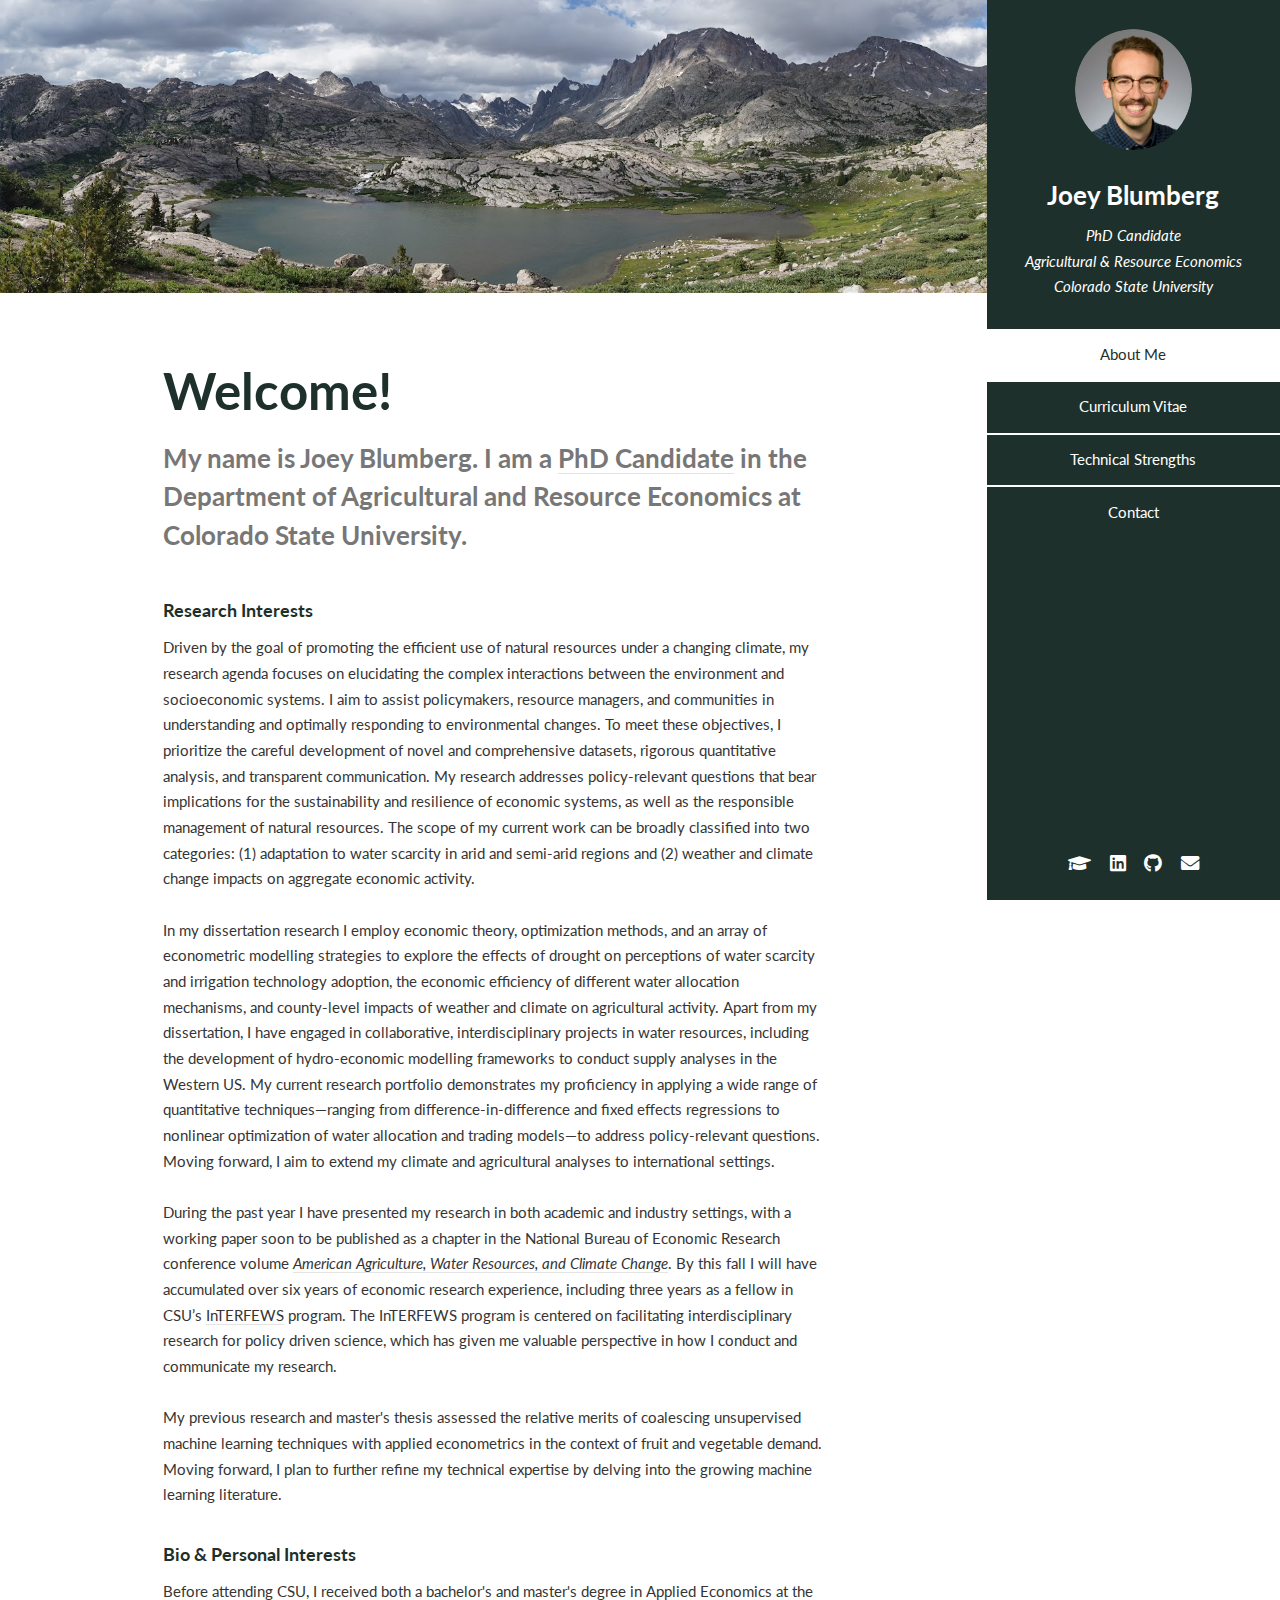
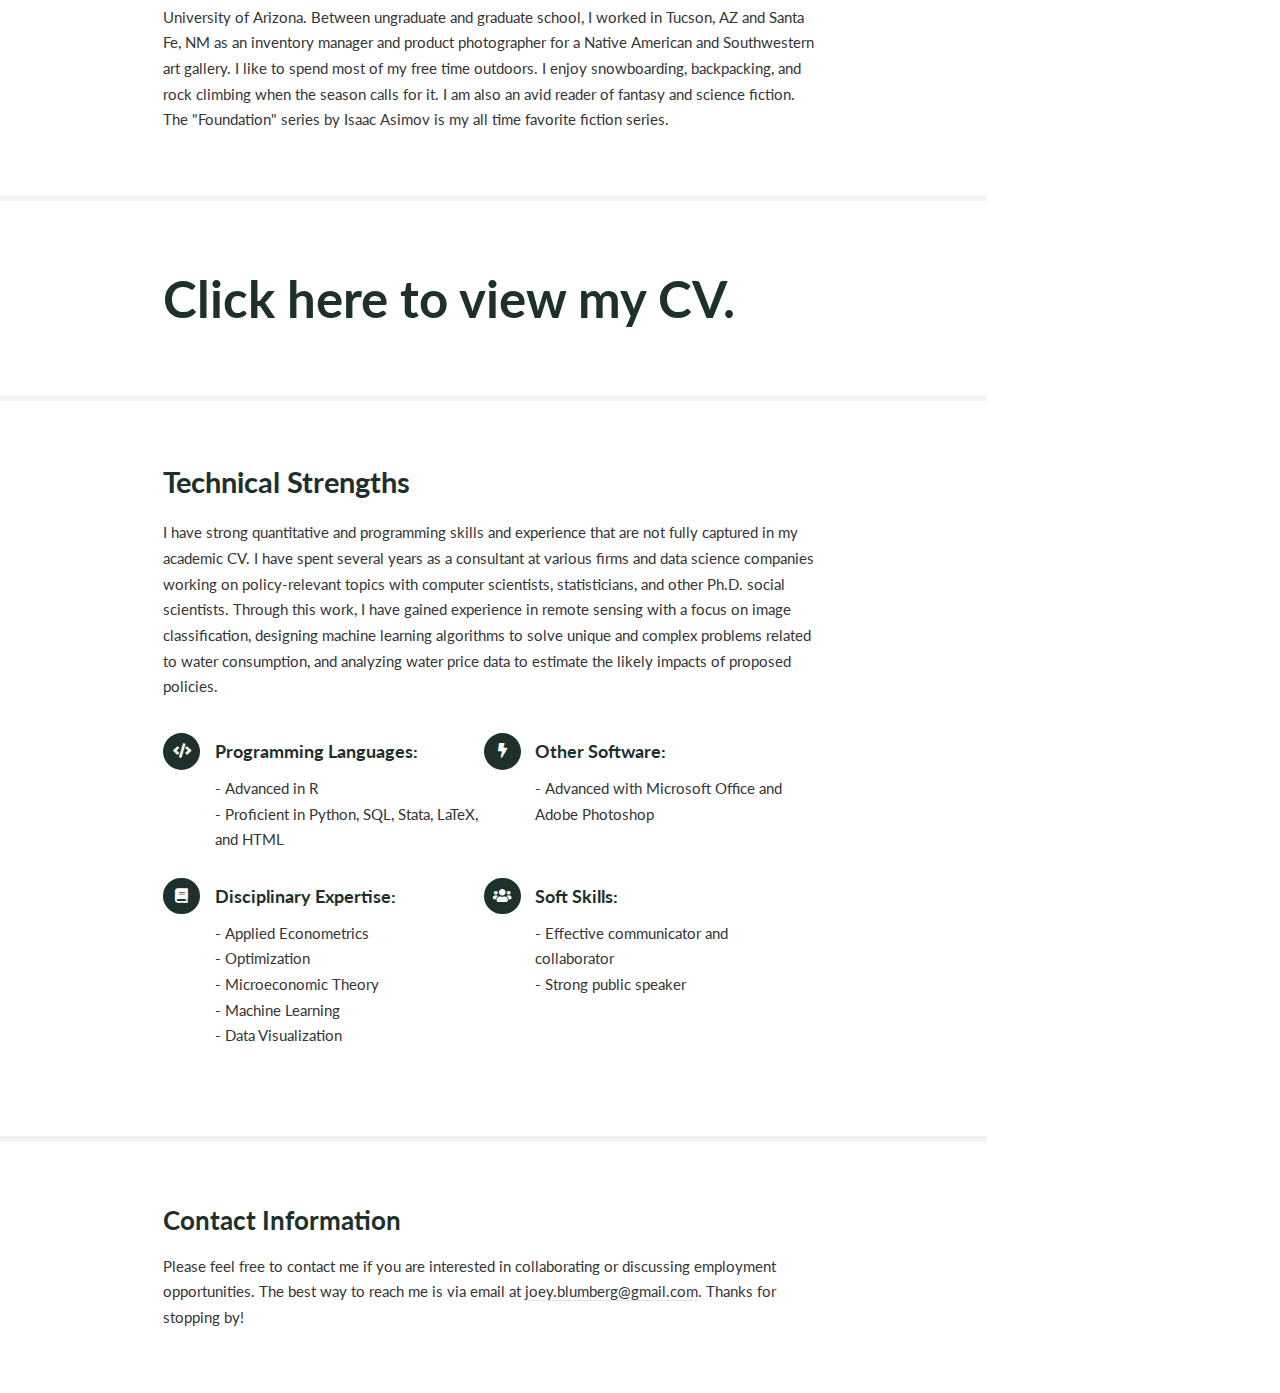
==== index.html @ d0e20ffc "Update index.html" ====
<!DOCTYPE HTML>

<html>
	<head>
		<title>Joey Blumberg</title>
		<meta charset="utf-8" />
		<meta name="viewport" content="width=device-width, initial-scale=1, user-scalable=no" />
		<link rel="stylesheet" href="assets/css/main.css" />
	</head>
	<body class="is-preload">

		<!-- Header -->
			<section id="header">
				<header>
					<span class="image avatar"><img src="images/avatar.jpg" alt="" /></span>
					<h1 id="logo">Joey Blumberg</a></h1>
					<p>PhD Candidate<br />  
					Agricultural & Resource Economics<br />
					Colorado State University</p>
				</header>
				<nav id="nav">
					<ul>
						<li><a href="#one" class="active">About Me</a></li>
						<li><a href="#two">Curriculum Vitae</a></li>
						<li><a href="#three">Technical Strengths</a></li>
						<li><a href="#four">Contact</a></li>
					</ul>
				</nav>
				<footer>
					<ul class="icons">
						<li><a href="https://scholar.google.com/citations?user=2ox2QKkAAAAJ&hl=en&oi=ao" class="icon solid fa-graduation-cap"><span class="label"></span></a></li>
						<li><a href="https://www.linkedin.com/in/joseph-blumberg-9a9722105/" class="icon brands fa-linkedin"><span class="label"></span></a></li>
						<li><a href="https://github.com/joeyblumberg/" class="icon brands fa-github"><span class="label"></span></a></li>
						<li><a href="mailto:joey.blumberg@gmail.com" class="icon solid fa-envelope"><span class="label"></span></a></li>
					</ul>
				</footer>
			</section>

		<!-- Wrapper -->
			<div id="wrapper">

				<!-- Main -->
					<div id="main">

						<!-- One -->
							<section id="one">
								<div class="image main" data-position="center">
									<img src="images/banner4.JPG" alt="" />
								</div>
								<div class="container">
									<header class="major">
										<h2>Welcome!</h2>
										<p>My name is Joey Blumberg. I am a <a href="https://agsci.colostate.edu/old-dare/people/graduate-students/">PhD Candidate</a> in the Department of 
											Agricultural and Resource Economics at Colorado State University.</p>
									</header>
									<h4>Research Interests</h4>
									<p>Driven by the goal of promoting the efficient use of natural resources under a changing climate, my research agenda focuses on elucidating 
										the complex interactions between the environment and socioeconomic systems. I aim to assist policymakers, resource managers, and communities 
										in understanding and optimally responding to environmental changes. To meet these objectives, I prioritize the careful development of novel 
										and comprehensive datasets, rigorous quantitative analysis, and transparent communication. My research addresses policy-relevant questions that
										bear implications for the sustainability and resilience of economic systems, as well as the responsible management of natural resources. The 
										scope of my current work can be broadly classified into two categories: (1) adaptation to water scarcity in arid and semi-arid regions and 
										(2) weather and climate change impacts on aggregate economic activity. <br />
										<br />
										In my dissertation research I employ economic theory, optimization methods, and an array of econometric modelling strategies to explore the effects 
										of drought on perceptions of water scarcity and irrigation technology adoption, the economic efficiency of different water allocation mechanisms, 
										and county-level impacts of weather and climate on agricultural activity. Apart from my dissertation, I have engaged in collaborative, interdisciplinary
										projects in water resources, including the development of hydro-economic modelling frameworks to conduct supply analyses in the Western US. My current 
										research portfolio demonstrates my proficiency in applying a wide range of quantitative techniques—ranging from difference-in-difference and fixed 
										effects regressions to nonlinear optimization of water allocation and trading models—to address policy-relevant questions. Moving forward, I aim to 
										extend my climate and agricultural analyses to international settings. <br />
										<br />
										During the past year I have presented my research in both academic and industry settings, with
										a working paper soon to be published as a chapter in the National Bureau of Economic Research
										conference volume <i><a href="https://www.nber.org/books-and-chapters/american-agriculture-water-resources-and-climate-change">
										American Agriculture, Water Resources, and Climate Change</a></i>. By this
										fall I will have accumulated over six years of economic research experience, including three
										years as a fellow in CSU’s <a href="https://erams.com/interfews/">InTERFEWS</a> program. The InTERFEWS program is centered on
										facilitating interdisciplinary research for policy driven science, which has given me valuable
										perspective in how I conduct and communicate my research.<br />
										<br />
										My previous research and master's thesis assessed the 
										relative merits of coalescing unsupervised machine learning techniques with applied econometrics in the context
										of fruit and vegetable demand. Moving forward, I plan to further refine my technical expertise by delving
										into the growing machine learning literature. </p>
									<h4>Bio & Personal Interests</h4>
									<p>Before attending CSU, I received both a bachelor's and master's degree in Applied Economics at the University
									    of Arizona. Between ungraduate and graduate school, I worked in Tucson, AZ and Santa Fe, NM as an inventory manager and product photographer
										for a Native American and Southwestern art gallery. I like to spend most of my free time outdoors. I enjoy snowboarding, backpacking, and rock climbing when the season calls for it. 
										I am also an avid reader of fantasy and science fiction. The "Foundation" series by Isaac Asimov is my all time favorite fiction series.
									</p>
								</div>
							</section>

						<!-- Two -->
						<section id="two">
							<div class="container">
								<header class="major">
									<h2><a href="https://drive.google.com/file/d/18y2zMzH8PtszCP6uXDen0oHgxl0k96tZ/view?usp=sharing">Click here to view my CV.</a></h2>
								</header>
							</div>
						</section>

						<!-- Three -->
							<section id="three">
								<div class="container">
									<h2>Technical Strengths</h2>
									<p>
										I have strong quantitative and programming skills and experience that are not fully captured in my academic CV. I have spent 
										several years as a consultant at various firms and data science companies working on policy-relevant topics with computer scientists,
										statisticians, and other Ph.D. social scientists. Through this work, I have gained experience in remote sensing with a focus on 
										image classification, designing machine learning algorithms to solve unique and complex problems related to water consumption, and 
										analyzing water price data to estimate the likely impacts of proposed policies. 
									</p>
									<ul class="feature-icons">
										<li class="icon solid fa-code">
											<h4>Programming Languages:</h4> 
											- Advanced in R <br /> 
											- Proficient in Python, SQL, Stata, LaTeX, and HTML 
										</li>
										<li class="icon solid fa-bolt">
											<h4>Other Software:</h4> 
											- Advanced with Microsoft Office and Adobe Photoshop
										</li>
										<li class="icon solid fa-book">
											<h4>Disciplinary Expertise:</h4> 
											- Applied Econometrics <br />
											- Optimization <br />
											- Microeconomic Theory <br />
											- Machine Learning <br />
											- Data Visualization
										</li>
										<li class="icon solid fa-users">
											<h4>Soft Skills:</h4> 
											- Effective communicator and collaborator<br />
											- Strong public speaker
										</li>
									</ul>
								</div>
							</section>

						<!-- Four -->
						<section id="four">
							<div class="container">
								<h3>Contact Information</h3>
								<p>Please feel free to contact me if you are interested in collaborating or discussing employment opportunities. 
									The best way to reach me is via email at <a href="mailto:joey.blumberg@gmail.com">joey.blumberg@gmail.com</a>. 
									Thanks for stopping by!</p>
							</div>
						</section>

						<!-- Five -->
						<!--
							<section id="five">
								<div class="container">
									<h3>Elements</h3>

									<section>
										<h4>Text</h4>
										<p>This is <b>bold</b> and this is <strong>strong</strong>. This is <i>italic</i> and this is <em>emphasized</em>.
										This is <sup>superscript</sup> text and this is <sub>subscript</sub> text.
										This is <u>underlined</u> and this is code: <code>for (;;) { ... }</code>. Finally, <a href="#">this is a link</a>.</p>
										<hr />
										<header>
											<h4>Heading with a Subtitle</h4>
											<p>Lorem ipsum dolor sit amet nullam id egestas urna aliquam</p>
										</header>
										<p>Nunc lacinia ante nunc ac lobortis. Interdum adipiscing gravida odio porttitor sem non mi integer non faucibus ornare mi ut ante amet placerat aliquet. Volutpat eu sed ante lacinia sapien lorem accumsan varius montes viverra nibh in adipiscing blandit tempus accumsan.</p>
										<header>
											<h5>Heading with a Subtitle</h5>
											<p>Lorem ipsum dolor sit amet nullam id egestas urna aliquam</p>
										</header>
										<p>Nunc lacinia ante nunc ac lobortis. Interdum adipiscing gravida odio porttitor sem non mi integer non faucibus ornare mi ut ante amet placerat aliquet. Volutpat eu sed ante lacinia sapien lorem accumsan varius montes viverra nibh in adipiscing blandit tempus accumsan.</p>
										<hr />
										<h2>Heading Level 2</h2>
										<h3>Heading Level 3</h3>
										<h4>Heading Level 4</h4>
										<h5>Heading Level 5</h5>
										<h6>Heading Level 6</h6>
										<hr />
										<h5>Blockquote</h5>
										<blockquote>Fringilla nisl. Donec accumsan interdum nisi, quis tincidunt felis sagittis eget tempus euismod. Vestibulum ante ipsum primis in faucibus vestibulum. Blandit adipiscing eu felis iaculis volutpat ac adipiscing accumsan faucibus. Vestibulum ante ipsum primis in faucibus lorem ipsum dolor sit amet nullam adipiscing eu felis.</blockquote>
										<h5>Preformatted</h5>
										<pre><code>i = 0;

while (!deck.isInOrder()) {
    print 'Iteration ' + i;
    deck.shuffle();
    i++;
}

print 'It took ' + i + ' iterations to sort the deeck.';</code></pre>
									</section>

									<section>
										<h4>Lists</h4>
										<div class="row">
											<div class="col-6 col-12-xsmall">
												<h5>Unordered</h5>
												<ul>
													<li>Dolor pulvinar etiam magna etiam.</li>
													<li>Sagittis adipiscing lorem eleifend.</li>
													<li>Felis enim feugiat dolore viverra.</li>
												</ul>
												<h5>Alternate</h5>
												<ul class="alt">
													<li>Dolor pulvinar etiam magna etiam.</li>
													<li>Sagittis adipiscing lorem eleifend.</li>
													<li>Felis enim feugiat dolore viverra.</li>
												</ul>
											</div>
											<div class="col-6 col-12-xsmall">
												<h5>Ordered</h5>
												<ol>
													<li>Dolor pulvinar etiam magna etiam.</li>
													<li>Etiam vel felis at lorem sed viverra.</li>
													<li>Felis enim feugiat dolore viverra.</li>
													<li>Dolor pulvinar etiam magna etiam.</li>
													<li>Etiam vel felis at lorem sed viverra.</li>
													<li>Felis enim feugiat dolore viverra.</li>
												</ol>
												<h5>Icons</h5>
												<ul class="icons">
													<li><a href="#" class="icon brands fa-twitter"><span class="label">Twitter</span></a></li>
													<li><a href="#" class="icon brands fa-facebook-f"><span class="label">Facebook</span></a></li>
													<li><a href="#" class="icon brands fa-instagram"><span class="label">Instagram</span></a></li>
													<li><a href="#" class="icon brands fa-github"><span class="label">Github</span></a></li>
													<li><a href="#" class="icon brands fa-dribbble"><span class="label">Dribbble</span></a></li>
													<li><a href="#" class="icon brands fa-tumblr"><span class="label">Tumblr</span></a></li>
												</ul>
											</div>
										</div>
										<h5>Actions</h5>
										<ul class="actions">
											<li><a href="#" class="button primary">Default</a></li>
											<li><a href="#" class="button">Default</a></li>
											<li><a href="#" class="button alt">Default</a></li>
										</ul>
										<ul class="actions small">
											<li><a href="#" class="button primary small">Small</a></li>
											<li><a href="#" class="button small">Small</a></li>
											<li><a href="#" class="button alt small">Small</a></li>
										</ul>
										<div class="row">
											<div class="col-3 col-6-medium col-12-xsmall">
												<ul class="actions stacked">
													<li><a href="#" class="button primary">Default</a></li>
													<li><a href="#" class="button">Default</a></li>
													<li><a href="#" class="button alt">Default</a></li>
												</ul>
											</div>
											<div class="col-3 col-6 col-12-xsmall">
												<ul class="actions stacked">
													<li><a href="#" class="button primary small">Small</a></li>
													<li><a href="#" class="button small">Small</a></li>
													<li><a href="#" class="button alt small">Small</a></li>
												</ul>
											</div>
											<div class="col-3 col-6-medium col-12-xsmall">
												<ul class="actions stacked">
													<li><a href="#" class="button primary fit">Default</a></li>
													<li><a href="#" class="button fit">Default</a></li>
													<li><a href="#" class="button alt fit">Default</a></li>
												</ul>
											</div>
											<div class="col-3 col-6-medium col-12-xsmall">
												<ul class="actions stacked">
													<li><a href="#" class="button primary small fit">Small</a></li>
													<li><a href="#" class="button small fit">Small</a></li>
													<li><a href="#" class="button alt small fit">Small</a></li>
												</ul>
											</div>
										</div>
									</section>

									<section>
										<h4>Table</h4>
										<h5>Default</h5>
										<div class="table-wrapper">
											<table>
												<thead>
													<tr>
														<th>Name</th>
														<th>Description</th>
														<th>Price</th>
													</tr>
												</thead>
												<tbody>
													<tr>
														<td>Item One</td>
														<td>Ante turpis integer aliquet porttitor.</td>
														<td>29.99</td>
													</tr>
													<tr>
														<td>Item Two</td>
														<td>Vis ac commodo adipiscing arcu aliquet.</td>
														<td>19.99</td>
													</tr>
													<tr>
														<td>Item Three</td>
														<td> Morbi faucibus arcu accumsan lorem.</td>
														<td>29.99</td>
													</tr>
													<tr>
														<td>Item Four</td>
														<td>Vitae integer tempus condimentum.</td>
														<td>19.99</td>
													</tr>
													<tr>
														<td>Item Five</td>
														<td>Ante turpis integer aliquet porttitor.</td>
														<td>29.99</td>
													</tr>
												</tbody>
												<tfoot>
													<tr>
														<td colspan="2"></td>
														<td>100.00</td>
													</tr>
												</tfoot>
											</table>
										</div>

										<h5>Alternate</h5>
										<div class="table-wrapper">
											<table class="alt">
												<thead>
													<tr>
														<th>Name</th>
														<th>Description</th>
														<th>Price</th>
													</tr>
												</thead>
												<tbody>
													<tr>
														<td>Item One</td>
														<td>Ante turpis integer aliquet porttitor.</td>
														<td>29.99</td>
													</tr>
													<tr>
														<td>Item Two</td>
														<td>Vis ac commodo adipiscing arcu aliquet.</td>
														<td>19.99</td>
													</tr>
													<tr>
														<td>Item Three</td>
														<td> Morbi faucibus arcu accumsan lorem.</td>
														<td>29.99</td>
													</tr>
													<tr>
														<td>Item Four</td>
														<td>Vitae integer tempus condimentum.</td>
														<td>19.99</td>
													</tr>
													<tr>
														<td>Item Five</td>
														<td>Ante turpis integer aliquet porttitor.</td>
														<td>29.99</td>
													</tr>
												</tbody>
												<tfoot>
													<tr>
														<td colspan="2"></td>
														<td>100.00</td>
													</tr>
												</tfoot>
											</table>
										</div>
									</section>

									<section>
										<h4>Buttons</h4>
										<ul class="actions">
											<li><a href="#" class="button primary">Primary</a></li>
											<li><a href="#" class="button">Default</a></li>
											<li><a href="#" class="button alt">Alternate</a></li>
										</ul>
										<ul class="actions">
											<li><a href="#" class="button primary large">Large</a></li>
											<li><a href="#" class="button">Default</a></li>
											<li><a href="#" class="button alt small">Small</a></li>
										</ul>
										<ul class="actions fit">
											<li><a href="#" class="button primary fit">Fit</a></li>
											<li><a href="#" class="button fit">Fit</a></li>
											<li><a href="#" class="button alt fit">Fit</a></li>
										</ul>
										<ul class="actions fit small">
											<li><a href="#" class="button primary fit small">Fit + Small</a></li>
											<li><a href="#" class="button fit small">Fit + Small</a></li>
											<li><a href="#" class="button alt fit small">Fit + Small</a></li>
										</ul>
										<ul class="actions">
											<li><a href="#" class="button primary icon solid fa-download">Icon</a></li>
											<li><a href="#" class="button icon solid fa-download">Icon</a></li>
											<li><a href="#" class="button alt icon solid fa-check">Icon</a></li>
										</ul>
										<ul class="actions">
											<li><span class="button primary disabled">Primary</span></li>
											<li><span class="button disabled">Default</span></li>
											<li><span class="button alt disabled">Alternate</span></li>
										</ul>
									</section>

									<section>
										<h4>Form</h4>
										<form method="post" action="#">
											<div class="row gtr-uniform">
												<div class="col-6 col-12-xsmall">
													<input type="text" name="demo-name" id="demo-name" value="" placeholder="Name" />
												</div>
												<div class="col-6 col-12-xsmall">
													<input type="email" name="demo-email" id="demo-email" value="" placeholder="Email" />
												</div>
												<div class="col-12">
													<select name="demo-category" id="demo-category">
														<option value="">- Category -</option>
														<option value="1">Manufacturing</option>
														<option value="1">Shipping</option>
														<option value="1">Administration</option>
														<option value="1">Human Resources</option>
													</select>
												</div>
												<div class="col-4 col-12-medium">
													<input type="radio" id="demo-priority-low" name="demo-priority" checked>
													<label for="demo-priority-low">Low Priority</label>
												</div>
												<div class="col-4 col-12-medium">
													<input type="radio" id="demo-priority-normal" name="demo-priority">
													<label for="demo-priority-normal">Normal Priority</label>
												</div>
												<div class="col-4 col-12-medium">
													<input type="radio" id="demo-priority-high" name="demo-priority">
													<label for="demo-priority-high">High Priority</label>
												</div>
												<div class="col-6 col-12-medium">
													<input type="checkbox" id="demo-copy" name="demo-copy">
													<label for="demo-copy">Email me a copy of this message</label>
												</div>
												<div class="col-6 col-12-medium">
													<input type="checkbox" id="demo-human" name="demo-human" checked>
													<label for="demo-human">I am a human and not a robot</label>
												</div>
												<div class="col-12">
													<textarea name="demo-message" id="demo-message" placeholder="Enter your message" rows="6"></textarea>
												</div>
												<div class="col-12">
													<ul class="actions">
														<li><input type="submit" value="Send Message" /></li>
														<li><input type="reset" value="Reset" class="alt" /></li>
													</ul>
												</div>
											</div>
										</form>
									</section>

									<section>
										<h4>Image</h4>
										<h5>Fit</h5>
										<span class="image fit"><img src="images/banner.jpg" alt="" /></span>
										<div class="box alt">
											<div class="row gtr-50 gtr-uniform">
												<div class="col-4"><span class="image fit"><img src="images/pic01.jpg" alt="" /></span></div>
												<div class="col-4"><span class="image fit"><img src="images/pic02.jpg" alt="" /></span></div>
												<div class="col-4"><span class="image fit"><img src="images/pic03.jpg" alt="" /></span></div>
												<div class="col-4"><span class="image fit"><img src="images/pic02.jpg" alt="" /></span></div>
												<div class="col-4"><span class="image fit"><img src="images/pic03.jpg" alt="" /></span></div>
												<div class="col-4"><span class="image fit"><img src="images/pic01.jpg" alt="" /></span></div>
												<div class="col-4"><span class="image fit"><img src="images/pic03.jpg" alt="" /></span></div>
												<div class="col-4"><span class="image fit"><img src="images/pic01.jpg" alt="" /></span></div>
												<div class="col-4"><span class="image fit"><img src="images/pic02.jpg" alt="" /></span></div>
											</div>
										</div>
										<h5>Left &amp; Right</h5>
										<p><span class="image left"><img src="images/avatar.jpg" alt="" /></span>Fringilla nisl. Donec accumsan interdum nisi, quis tincidunt felis sagittis eget. tempus euismod. Vestibulum ante ipsum primis in faucibus vestibulum. Blandit adipiscing eu felis iaculis volutpat ac adipiscing accumsan eu faucibus. Integer ac pellentesque praesent tincidunt felis sagittis eget. tempus euismod. Vestibulum ante ipsum primis in faucibus vestibulum. Blandit adipiscing eu felis iaculis volutpat ac adipiscing accumsan eu faucibus. Integer ac pellentesque praesent. Donec accumsan interdum nisi, quis tincidunt felis sagittis eget. tempus euismod. Vestibulum ante ipsum primis in faucibus vestibulum. Blandit adipiscing eu felis iaculis volutpat ac adipiscing accumsan eu faucibus. Integer ac pellentesque praesent tincidunt felis sagittis eget. tempus euismod. Vestibulum ante ipsum primis in faucibus vestibulum. Blandit adipiscing eu felis iaculis volutpat ac adipiscing accumsan eu faucibus. Integer ac pellentesque praesent.</p>
										<p><span class="image right"><img src="images/avatar.jpg" alt="" /></span>Fringilla nisl. Donec accumsan interdum nisi, quis tincidunt felis sagittis eget. tempus euismod. Vestibulum ante ipsum primis in faucibus vestibulum. Blandit adipiscing eu felis iaculis volutpat ac adipiscing accumsan eu faucibus. Integer ac pellentesque praesent tincidunt felis sagittis eget. tempus euismod. Vestibulum ante ipsum primis in faucibus vestibulum. Blandit adipiscing eu felis iaculis volutpat ac adipiscing accumsan eu faucibus. Integer ac pellentesque praesent. Donec accumsan interdum nisi, quis tincidunt felis sagittis eget. tempus euismod. Vestibulum ante ipsum primis in faucibus vestibulum. Blandit adipiscing eu felis iaculis volutpat ac adipiscing accumsan eu faucibus. Integer ac pellentesque praesent tincidunt felis sagittis eget. tempus euismod. Vestibulum ante ipsum primis in faucibus vestibulum. Blandit adipiscing eu felis iaculis volutpat ac adipiscing accumsan eu faucibus. Integer ac pellentesque praesent.</p>
									</section>

								</div>
							</section>
						-->

					</div>


		<!-- Scripts -->
			<script src="assets/js/jquery.min.js"></script>
			<script src="assets/js/jquery.scrollex.min.js"></script>
			<script src="assets/js/jquery.scrolly.min.js"></script>
			<script src="assets/js/browser.min.js"></script>
			<script src="assets/js/breakpoints.min.js"></script>
			<script src="assets/js/util.js"></script>
			<script src="assets/js/main.js"></script>

	</body>
</html>
---- assets/css/main.css ----
@import url("fontawesome-all.min.css");
@import url("https://fonts.googleapis.com/css?family=Lato:400,400italic,700,700italic|Source+Code+Pro:400");

/*
	Read Only by HTML5 UP
	html5up.net | @ajlkn
	Free for personal and commercial use under the CCA 3.0 license (html5up.net/license)
*/

html, body, div, span, applet, object,
iframe, h1, h2, h3, h4, h5, h6, p, blockquote,
pre, a, abbr, acronym, address, big, cite,
code, del, dfn, em, img, ins, kbd, q, s, samp,
small, strike, strong, sub, sup, tt, var, b,
u, i, center, dl, dt, dd, ol, ul, li, fieldset,
form, label, legend, table, caption, tbody,
tfoot, thead, tr, th, td, article, aside,
canvas, details, embed, figure, figcaption,
footer, header, hgroup, menu, nav, output, ruby,
section, summary, time, mark, audio, video {
	margin: 0;
	padding: 0;
	border: 0;
	font-size: 100%;
	font: inherit;
	vertical-align: baseline;}

article, aside, details, figcaption, figure,
footer, header, hgroup, menu, nav, section {
	display: block;}

body {
	line-height: 1;
}

ol, ul {
	list-style: none;
}

blockquote, q {
	quotes: none;
}

	blockquote:before, blockquote:after, q:before, q:after {
		content: '';
		content: none;
	}

table {
	border-collapse: collapse;
	border-spacing: 0;
}

body {
	-webkit-text-size-adjust: none;
}

mark {
	background-color: transparent;
	color: inherit;
}

input::-moz-focus-inner {
	border: 0;
	padding: 0;
}

input, select, textarea {
	-moz-appearance: none;
	-webkit-appearance: none;
	-ms-appearance: none;
	appearance: none;
}

/* Basic */

	html {
		box-sizing: border-box;
	}

	*, *:before, *:after {
		box-sizing: inherit;
	}

	body {
		background: #fff;
	}

		body.is-preload *, body.is-preload *:before, body.is-preload *:after {
			-moz-animation: none !important;
			-webkit-animation: none !important;
			-ms-animation: none !important;
			animation: none !important;
			-moz-transition: none !important;
			-webkit-transition: none !important;
			-ms-transition: none !important;
			transition: none !important;
		}

	body, input, select, textarea {
		color: rgb(53, 53, 53);
		font-family: "Lato", sans-serif;
		font-size: 16pt;
		font-weight: 400;
		line-height: 1.75em;
	}

	a {
		-moz-transition: color 0.2s ease-in-out, border-color 0.2s ease-in-out;
		-webkit-transition: color 0.2s ease-in-out, border-color 0.2s ease-in-out;
		-ms-transition: color 0.2s ease-in-out, border-color 0.2s ease-in-out;
		transition: color 0.2s ease-in-out, border-color 0.2s ease-in-out;
		border-bottom: solid 1px #e4e4e4;
		color: inherit;
		text-decoration: none;
	}

		a:hover {
			border-bottom-color: transparent;
			color: #1d302b !important;
		}

	strong, b {
		color: #1d302b;
		font-weight: 700;
	}

	em, i {
		font-style: italic;
	}

	p {
		margin: 0 0 2.25em 0;
	}

	h1, h2, h3, h4, h5, h6 {
		color: #1d302b;
		font-weight: 700;
		line-height: 1em;
		margin: 0 0 0.5625em 0;
	}

		h1 a, h2 a, h3 a, h4 a, h5 a, h6 a {
			border: 0;
			color: inherit;
			text-decoration: none;
		}

	h2 {
		font-size: 2em;
		line-height: 1.5em;
	}

	h3 {
		font-size: 1.75em;
		line-height: 1.5em;
	}

	h4 {
		font-size: 1.25em;
		line-height: 1.5em;
	}

	h5 {
		font-size: 0.9em;
		line-height: 1.5em;
	}

	h6 {
		font-size: 0.7em;
		line-height: 1.5em;
	}

	sub {
		font-size: 0.8em;
		position: relative;
		top: 0.5em;
	}

	sup {
		font-size: 0.8em;
		position: relative;
		top: -0.5em;
	}

	hr {
		border: 0;
		border-bottom: solid 2px #f4f4f4;
		margin: 2.25em 0;
	}

		hr.major {
			margin: 3.375em 0;
		}

	blockquote {
		border-left: solid 8px #e4e4e4;
		font-style: italic;
		margin: 0 0 2.25em 0;
		padding: 0.5em 0 0.5em 2em;
	}

	code {
		background: #555;
		border-radius: 5px;
		color: #fff;
		font-family: "Source Code Pro", monospace;
		font-size: 0.9em;
		margin: 0 0.25em;
		padding: 0.25em 0.65em;
	}

	pre {
		font-family: "Source Code Pro", monospace;
		font-size: 0.9em;
		margin: 0 0 2.25em 0;
	}

		pre code {
			-webkit-overflow-scrolling: touch;
			display: block;
			line-height: 1.5em;
			overflow-x: auto;
			padding: 1em 1.5em;
		}

	.align-left {
		text-align: left;
	}

	.align-center {
		text-align: center;
	}

	.align-right {
		text-align: right;
	}

/* Row */

	.row {
		display: flex;
		flex-wrap: wrap;
		box-sizing: border-box;
		align-items: stretch;
	}

		.row > * {
			box-sizing: border-box;
		}

		.row.gtr-uniform > * > :last-child {
			margin-bottom: 0;
		}

		.row.aln-left {
			justify-content: flex-start;
		}

		.row.aln-center {
			justify-content: center;
		}

		.row.aln-right {
			justify-content: flex-end;
		}

		.row.aln-top {
			align-items: flex-start;
		}

		.row.aln-middle {
			align-items: center;
		}

		.row.aln-bottom {
			align-items: flex-end;
		}

		.row > .imp {
			order: -1;
		}

		.row > .col-1 {
			width: 8.33333%;
		}

		.row > .off-1 {
			margin-left: 8.33333%;
		}

		.row > .col-2 {
			width: 16.66667%;
		}

		.row > .off-2 {
			margin-left: 16.66667%;
		}

		.row > .col-3 {
			width: 25%;
		}

		.row > .off-3 {
			margin-left: 25%;
		}

		.row > .col-4 {
			width: 33.33333%;
		}

		.row > .off-4 {
			margin-left: 33.33333%;
		}

		.row > .col-5 {
			width: 41.66667%;
		}

		.row > .off-5 {
			margin-left: 41.66667%;
		}

		.row > .col-6 {
			width: 50%;
		}

		.row > .off-6 {
			margin-left: 50%;
		}

		.row > .col-7 {
			width: 58.33333%;
		}

		.row > .off-7 {
			margin-left: 58.33333%;
		}

		.row > .col-8 {
			width: 66.66667%;
		}

		.row > .off-8 {
			margin-left: 66.66667%;
		}

		.row > .col-9 {
			width: 75%;
		}

		.row > .off-9 {
			margin-left: 75%;
		}

		.row > .col-10 {
			width: 83.33333%;
		}

		.row > .off-10 {
			margin-left: 83.33333%;
		}

		.row > .col-11 {
			width: 91.66667%;
		}

		.row > .off-11 {
			margin-left: 91.66667%;
		}

		.row > .col-12 {
			width: 100%;
		}

		.row > .off-12 {
			margin-left: 100%;
		}

		.row.gtr-0 {
			margin-top: 0;
			margin-left: 0em;
		}

			.row.gtr-0 > * {
				padding: 0 0 0 0em;
			}

			.row.gtr-0.gtr-uniform {
				margin-top: 0em;
			}

				.row.gtr-0.gtr-uniform > * {
					padding-top: 0em;
				}

		.row.gtr-25 {
			margin-top: 0;
			margin-left: -0.5em;
		}

			.row.gtr-25 > * {
				padding: 0 0 0 0.5em;
			}

			.row.gtr-25.gtr-uniform {
				margin-top: -0.5em;
			}

				.row.gtr-25.gtr-uniform > * {
					padding-top: 0.5em;
				}

		.row.gtr-50 {
			margin-top: 0;
			margin-left: -1em;
		}

			.row.gtr-50 > * {
				padding: 0 0 0 1em;
			}

			.row.gtr-50.gtr-uniform {
				margin-top: -1em;
			}

				.row.gtr-50.gtr-uniform > * {
					padding-top: 1em;
				}

		.row {
			margin-top: 0;
			margin-left: -2em;
		}

			.row > * {
				padding: 0 0 0 2em;
			}

			.row.gtr-uniform {
				margin-top: -2em;
			}

				.row.gtr-uniform > * {
					padding-top: 2em;
				}

		.row.gtr-150 {
			margin-top: 0;
			margin-left: -3em;
		}

			.row.gtr-150 > * {
				padding: 0 0 0 3em;
			}

			.row.gtr-150.gtr-uniform {
				margin-top: -3em;
			}

				.row.gtr-150.gtr-uniform > * {
					padding-top: 3em;
				}

		.row.gtr-200 {
			margin-top: 0;
			margin-left: -4em;
		}

			.row.gtr-200 > * {
				padding: 0 0 0 4em;
			}

			.row.gtr-200.gtr-uniform {
				margin-top: -4em;
			}

				.row.gtr-200.gtr-uniform > * {
					padding-top: 4em;
				}

		@media screen and (max-width: 1680px) {

			.row {
				display: flex;
				flex-wrap: wrap;
				box-sizing: border-box;
				align-items: stretch;
			}

				.row > * {
					box-sizing: border-box;
				}

				.row.gtr-uniform > * > :last-child {
					margin-bottom: 0;
				}

				.row.aln-left {
					justify-content: flex-start;
				}

				.row.aln-center {
					justify-content: center;
				}

				.row.aln-right {
					justify-content: flex-end;
				}

				.row.aln-top {
					align-items: flex-start;
				}

				.row.aln-middle {
					align-items: center;
				}

				.row.aln-bottom {
					align-items: flex-end;
				}

				.row > .imp-xlarge {
					order: -1;
				}

				.row > .col-1-xlarge {
					width: 8.33333%;
				}

				.row > .off-1-xlarge {
					margin-left: 8.33333%;
				}

				.row > .col-2-xlarge {
					width: 16.66667%;
				}

				.row > .off-2-xlarge {
					margin-left: 16.66667%;
				}

				.row > .col-3-xlarge {
					width: 25%;
				}

				.row > .off-3-xlarge {
					margin-left: 25%;
				}

				.row > .col-4-xlarge {
					width: 33.33333%;
				}

				.row > .off-4-xlarge {
					margin-left: 33.33333%;
				}

				.row > .col-5-xlarge {
					width: 41.66667%;
				}

				.row > .off-5-xlarge {
					margin-left: 41.66667%;
				}

				.row > .col-6-xlarge {
					width: 50%;
				}

				.row > .off-6-xlarge {
					margin-left: 50%;
				}

				.row > .col-7-xlarge {
					width: 58.33333%;
				}

				.row > .off-7-xlarge {
					margin-left: 58.33333%;
				}

				.row > .col-8-xlarge {
					width: 66.66667%;
				}

				.row > .off-8-xlarge {
					margin-left: 66.66667%;
				}

				.row > .col-9-xlarge {
					width: 75%;
				}

				.row > .off-9-xlarge {
					margin-left: 75%;
				}

				.row > .col-10-xlarge {
					width: 83.33333%;
				}

				.row > .off-10-xlarge {
					margin-left: 83.33333%;
				}

				.row > .col-11-xlarge {
					width: 91.66667%;
				}

				.row > .off-11-xlarge {
					margin-left: 91.66667%;
				}

				.row > .col-12-xlarge {
					width: 100%;
				}

				.row > .off-12-xlarge {
					margin-left: 100%;
				}

				.row.gtr-0 {
					margin-top: 0;
					margin-left: 0em;
				}

					.row.gtr-0 > * {
						padding: 0 0 0 0em;
					}

					.row.gtr-0.gtr-uniform {
						margin-top: 0em;
					}

						.row.gtr-0.gtr-uniform > * {
							padding-top: 0em;
						}

				.row.gtr-25 {
					margin-top: 0;
					margin-left: -0.5em;
				}

					.row.gtr-25 > * {
						padding: 0 0 0 0.5em;
					}

					.row.gtr-25.gtr-uniform {
						margin-top: -0.5em;
					}

						.row.gtr-25.gtr-uniform > * {
							padding-top: 0.5em;
						}

				.row.gtr-50 {
					margin-top: 0;
					margin-left: -1em;
				}

					.row.gtr-50 > * {
						padding: 0 0 0 1em;
					}

					.row.gtr-50.gtr-uniform {
						margin-top: -1em;
					}

						.row.gtr-50.gtr-uniform > * {
							padding-top: 1em;
						}

				.row {
					margin-top: 0;
					margin-left: -2em;
				}

					.row > * {
						padding: 0 0 0 2em;
					}

					.row.gtr-uniform {
						margin-top: -2em;
					}

						.row.gtr-uniform > * {
							padding-top: 2em;
						}

				.row.gtr-150 {
					margin-top: 0;
					margin-left: -3em;
				}

					.row.gtr-150 > * {
						padding: 0 0 0 3em;
					}

					.row.gtr-150.gtr-uniform {
						margin-top: -3em;
					}

						.row.gtr-150.gtr-uniform > * {
							padding-top: 3em;
						}

				.row.gtr-200 {
					margin-top: 0;
					margin-left: -4em;
				}

					.row.gtr-200 > * {
						padding: 0 0 0 4em;
					}

					.row.gtr-200.gtr-uniform {
						margin-top: -4em;
					}

						.row.gtr-200.gtr-uniform > * {
							padding-top: 4em;
						}

		}

		@media screen and (max-width: 1280px) {

			.row {
				display: flex;
				flex-wrap: wrap;
				box-sizing: border-box;
				align-items: stretch;
			}

				.row > * {
					box-sizing: border-box;
				}

				.row.gtr-uniform > * > :last-child {
					margin-bottom: 0;
				}

				.row.aln-left {
					justify-content: flex-start;
				}

				.row.aln-center {
					justify-content: center;
				}

				.row.aln-right {
					justify-content: flex-end;
				}

				.row.aln-top {
					align-items: flex-start;
				}

				.row.aln-middle {
					align-items: center;
				}

				.row.aln-bottom {
					align-items: flex-end;
				}

				.row > .imp-large {
					order: -1;
				}

				.row > .col-1-large {
					width: 8.33333%;
				}

				.row > .off-1-large {
					margin-left: 8.33333%;
				}

				.row > .col-2-large {
					width: 16.66667%;
				}

				.row > .off-2-large {
					margin-left: 16.66667%;
				}

				.row > .col-3-large {
					width: 25%;
				}

				.row > .off-3-large {
					margin-left: 25%;
				}

				.row > .col-4-large {
					width: 33.33333%;
				}

				.row > .off-4-large {
					margin-left: 33.33333%;
				}

				.row > .col-5-large {
					width: 41.66667%;
				}

				.row > .off-5-large {
					margin-left: 41.66667%;
				}

				.row > .col-6-large {
					width: 50%;
				}

				.row > .off-6-large {
					margin-left: 50%;
				}

				.row > .col-7-large {
					width: 58.33333%;
				}

				.row > .off-7-large {
					margin-left: 58.33333%;
				}

				.row > .col-8-large {
					width: 66.66667%;
				}

				.row > .off-8-large {
					margin-left: 66.66667%;
				}

				.row > .col-9-large {
					width: 75%;
				}

				.row > .off-9-large {
					margin-left: 75%;
				}

				.row > .col-10-large {
					width: 83.33333%;
				}

				.row > .off-10-large {
					margin-left: 83.33333%;
				}

				.row > .col-11-large {
					width: 91.66667%;
				}

				.row > .off-11-large {
					margin-left: 91.66667%;
				}

				.row > .col-12-large {
					width: 100%;
				}

				.row > .off-12-large {
					margin-left: 100%;
				}

				.row.gtr-0 {
					margin-top: 0;
					margin-left: 0em;
				}

					.row.gtr-0 > * {
						padding: 0 0 0 0em;
					}

					.row.gtr-0.gtr-uniform {
						margin-top: 0em;
					}

						.row.gtr-0.gtr-uniform > * {
							padding-top: 0em;
						}

				.row.gtr-25 {
					margin-top: 0;
					margin-left: -0.375em;
				}

					.row.gtr-25 > * {
						padding: 0 0 0 0.375em;
					}

					.row.gtr-25.gtr-uniform {
						margin-top: -0.375em;
					}

						.row.gtr-25.gtr-uniform > * {
							padding-top: 0.375em;
						}

				.row.gtr-50 {
					margin-top: 0;
					margin-left: -0.75em;
				}

					.row.gtr-50 > * {
						padding: 0 0 0 0.75em;
					}

					.row.gtr-50.gtr-uniform {
						margin-top: -0.75em;
					}

						.row.gtr-50.gtr-uniform > * {
							padding-top: 0.75em;
						}

				.row {
					margin-top: 0;
					margin-left: -1.5em;
				}

					.row > * {
						padding: 0 0 0 1.5em;
					}

					.row.gtr-uniform {
						margin-top: -1.5em;
					}

						.row.gtr-uniform > * {
							padding-top: 1.5em;
						}

				.row.gtr-150 {
					margin-top: 0;
					margin-left: -2.25em;
				}

					.row.gtr-150 > * {
						padding: 0 0 0 2.25em;
					}

					.row.gtr-150.gtr-uniform {
						margin-top: -2.25em;
					}

						.row.gtr-150.gtr-uniform > * {
							padding-top: 2.25em;
						}

				.row.gtr-200 {
					margin-top: 0;
					margin-left: -3em;
				}

					.row.gtr-200 > * {
						padding: 0 0 0 3em;
					}

					.row.gtr-200.gtr-uniform {
						margin-top: -3em;
					}

						.row.gtr-200.gtr-uniform > * {
							padding-top: 3em;
						}

		}

		@media screen and (max-width: 1024px) {

			.row {
				display: flex;
				flex-wrap: wrap;
				box-sizing: border-box;
				align-items: stretch;
			}

				.row > * {
					box-sizing: border-box;
				}

				.row.gtr-uniform > * > :last-child {
					margin-bottom: 0;
				}

				.row.aln-left {
					justify-content: flex-start;
				}

				.row.aln-center {
					justify-content: center;
				}

				.row.aln-right {
					justify-content: flex-end;
				}

				.row.aln-top {
					align-items: flex-start;
				}

				.row.aln-middle {
					align-items: center;
				}

				.row.aln-bottom {
					align-items: flex-end;
				}

				.row > .imp-medium {
					order: -1;
				}

				.row > .col-1-medium {
					width: 8.33333%;
				}

				.row > .off-1-medium {
					margin-left: 8.33333%;
				}

				.row > .col-2-medium {
					width: 16.66667%;
				}

				.row > .off-2-medium {
					margin-left: 16.66667%;
				}

				.row > .col-3-medium {
					width: 25%;
				}

				.row > .off-3-medium {
					margin-left: 25%;
				}

				.row > .col-4-medium {
					width: 33.33333%;
				}

				.row > .off-4-medium {
					margin-left: 33.33333%;
				}

				.row > .col-5-medium {
					width: 41.66667%;
				}

				.row > .off-5-medium {
					margin-left: 41.66667%;
				}

				.row > .col-6-medium {
					width: 50%;
				}

				.row > .off-6-medium {
					margin-left: 50%;
				}

				.row > .col-7-medium {
					width: 58.33333%;
				}

				.row > .off-7-medium {
					margin-left: 58.33333%;
				}

				.row > .col-8-medium {
					width: 66.66667%;
				}

				.row > .off-8-medium {
					margin-left: 66.66667%;
				}

				.row > .col-9-medium {
					width: 75%;
				}

				.row > .off-9-medium {
					margin-left: 75%;
				}

				.row > .col-10-medium {
					width: 83.33333%;
				}

				.row > .off-10-medium {
					margin-left: 83.33333%;
				}

				.row > .col-11-medium {
					width: 91.66667%;
				}

				.row > .off-11-medium {
					margin-left: 91.66667%;
				}

				.row > .col-12-medium {
					width: 100%;
				}

				.row > .off-12-medium {
					margin-left: 100%;
				}

				.row.gtr-0 {
					margin-top: 0;
					margin-left: 0em;
				}

					.row.gtr-0 > * {
						padding: 0 0 0 0em;
					}

					.row.gtr-0.gtr-uniform {
						margin-top: 0em;
					}

						.row.gtr-0.gtr-uniform > * {
							padding-top: 0em;
						}

				.row.gtr-25 {
					margin-top: 0;
					margin-left: -0.375em;
				}

					.row.gtr-25 > * {
						padding: 0 0 0 0.375em;
					}

					.row.gtr-25.gtr-uniform {
						margin-top: -0.375em;
					}

						.row.gtr-25.gtr-uniform > * {
							padding-top: 0.375em;
						}

				.row.gtr-50 {
					margin-top: 0;
					margin-left: -0.75em;
				}

					.row.gtr-50 > * {
						padding: 0 0 0 0.75em;
					}

					.row.gtr-50.gtr-uniform {
						margin-top: -0.75em;
					}

						.row.gtr-50.gtr-uniform > * {
							padding-top: 0.75em;
						}

				.row {
					margin-top: 0;
					margin-left: -1.5em;
				}

					.row > * {
						padding: 0 0 0 1.5em;
					}

					.row.gtr-uniform {
						margin-top: -1.5em;
					}

						.row.gtr-uniform > * {
							padding-top: 1.5em;
						}

				.row.gtr-150 {
					margin-top: 0;
					margin-left: -2.25em;
				}

					.row.gtr-150 > * {
						padding: 0 0 0 2.25em;
					}

					.row.gtr-150.gtr-uniform {
						margin-top: -2.25em;
					}

						.row.gtr-150.gtr-uniform > * {
							padding-top: 2.25em;
						}

				.row.gtr-200 {
					margin-top: 0;
					margin-left: -3em;
				}

					.row.gtr-200 > * {
						padding: 0 0 0 3em;
					}

					.row.gtr-200.gtr-uniform {
						margin-top: -3em;
					}

						.row.gtr-200.gtr-uniform > * {
							padding-top: 3em;
						}

		}

		@media screen and (max-width: 736px) {

			.row {
				display: flex;
				flex-wrap: wrap;
				box-sizing: border-box;
				align-items: stretch;
			}

				.row > * {
					box-sizing: border-box;
				}

				.row.gtr-uniform > * > :last-child {
					margin-bottom: 0;
				}

				.row.aln-left {
					justify-content: flex-start;
				}

				.row.aln-center {
					justify-content: center;
				}

				.row.aln-right {
					justify-content: flex-end;
				}

				.row.aln-top {
					align-items: flex-start;
				}

				.row.aln-middle {
					align-items: center;
				}

				.row.aln-bottom {
					align-items: flex-end;
				}

				.row > .imp-small {
					order: -1;
				}

				.row > .col-1-small {
					width: 8.33333%;
				}

				.row > .off-1-small {
					margin-left: 8.33333%;
				}

				.row > .col-2-small {
					width: 16.66667%;
				}

				.row > .off-2-small {
					margin-left: 16.66667%;
				}

				.row > .col-3-small {
					width: 25%;
				}

				.row > .off-3-small {
					margin-left: 25%;
				}

				.row > .col-4-small {
					width: 33.33333%;
				}

				.row > .off-4-small {
					margin-left: 33.33333%;
				}

				.row > .col-5-small {
					width: 41.66667%;
				}

				.row > .off-5-small {
					margin-left: 41.66667%;
				}

				.row > .col-6-small {
					width: 50%;
				}

				.row > .off-6-small {
					margin-left: 50%;
				}

				.row > .col-7-small {
					width: 58.33333%;
				}

				.row > .off-7-small {
					margin-left: 58.33333%;
				}

				.row > .col-8-small {
					width: 66.66667%;
				}

				.row > .off-8-small {
					margin-left: 66.66667%;
				}

				.row > .col-9-small {
					width: 75%;
				}

				.row > .off-9-small {
					margin-left: 75%;
				}

				.row > .col-10-small {
					width: 83.33333%;
				}

				.row > .off-10-small {
					margin-left: 83.33333%;
				}

				.row > .col-11-small {
					width: 91.66667%;
				}

				.row > .off-11-small {
					margin-left: 91.66667%;
				}

				.row > .col-12-small {
					width: 100%;
				}

				.row > .off-12-small {
					margin-left: 100%;
				}

				.row.gtr-0 {
					margin-top: 0;
					margin-left: 0em;
				}

					.row.gtr-0 > * {
						padding: 0 0 0 0em;
					}

					.row.gtr-0.gtr-uniform {
						margin-top: 0em;
					}

						.row.gtr-0.gtr-uniform > * {
							padding-top: 0em;
						}

				.row.gtr-25 {
					margin-top: 0;
					margin-left: -0.3125em;
				}

					.row.gtr-25 > * {
						padding: 0 0 0 0.3125em;
					}

					.row.gtr-25.gtr-uniform {
						margin-top: -0.3125em;
					}

						.row.gtr-25.gtr-uniform > * {
							padding-top: 0.3125em;
						}

				.row.gtr-50 {
					margin-top: 0;
					margin-left: -0.625em;
				}

					.row.gtr-50 > * {
						padding: 0 0 0 0.625em;
					}

					.row.gtr-50.gtr-uniform {
						margin-top: -0.625em;
					}

						.row.gtr-50.gtr-uniform > * {
							padding-top: 0.625em;
						}

				.row {
					margin-top: 0;
					margin-left: -1.25em;
				}

					.row > * {
						padding: 0 0 0 1.25em;
					}

					.row.gtr-uniform {
						margin-top: -1.25em;
					}

						.row.gtr-uniform > * {
							padding-top: 1.25em;
						}

				.row.gtr-150 {
					margin-top: 0;
					margin-left: -1.875em;
				}

					.row.gtr-150 > * {
						padding: 0 0 0 1.875em;
					}

					.row.gtr-150.gtr-uniform {
						margin-top: -1.875em;
					}

						.row.gtr-150.gtr-uniform > * {
							padding-top: 1.875em;
						}

				.row.gtr-200 {
					margin-top: 0;
					margin-left: -2.5em;
				}

					.row.gtr-200 > * {
						padding: 0 0 0 2.5em;
					}

					.row.gtr-200.gtr-uniform {
						margin-top: -2.5em;
					}

						.row.gtr-200.gtr-uniform > * {
							padding-top: 2.5em;
						}

		}

		@media screen and (max-width: 480px) {

			.row {
				display: flex;
				flex-wrap: wrap;
				box-sizing: border-box;
				align-items: stretch;
			}

				.row > * {
					box-sizing: border-box;
				}

				.row.gtr-uniform > * > :last-child {
					margin-bottom: 0;
				}

				.row.aln-left {
					justify-content: flex-start;
				}

				.row.aln-center {
					justify-content: center;
				}

				.row.aln-right {
					justify-content: flex-end;
				}

				.row.aln-top {
					align-items: flex-start;
				}

				.row.aln-middle {
					align-items: center;
				}

				.row.aln-bottom {
					align-items: flex-end;
				}

				.row > .imp-xsmall {
					order: -1;
				}

				.row > .col-1-xsmall {
					width: 8.33333%;
				}

				.row > .off-1-xsmall {
					margin-left: 8.33333%;
				}

				.row > .col-2-xsmall {
					width: 16.66667%;
				}

				.row > .off-2-xsmall {
					margin-left: 16.66667%;
				}

				.row > .col-3-xsmall {
					width: 25%;
				}

				.row > .off-3-xsmall {
					margin-left: 25%;
				}

				.row > .col-4-xsmall {
					width: 33.33333%;
				}

				.row > .off-4-xsmall {
					margin-left: 33.33333%;
				}

				.row > .col-5-xsmall {
					width: 41.66667%;
				}

				.row > .off-5-xsmall {
					margin-left: 41.66667%;
				}

				.row > .col-6-xsmall {
					width: 50%;
				}

				.row > .off-6-xsmall {
					margin-left: 50%;
				}

				.row > .col-7-xsmall {
					width: 58.33333%;
				}

				.row > .off-7-xsmall {
					margin-left: 58.33333%;
				}

				.row > .col-8-xsmall {
					width: 66.66667%;
				}

				.row > .off-8-xsmall {
					margin-left: 66.66667%;
				}

				.row > .col-9-xsmall {
					width: 75%;
				}

				.row > .off-9-xsmall {
					margin-left: 75%;
				}

				.row > .col-10-xsmall {
					width: 83.33333%;
				}

				.row > .off-10-xsmall {
					margin-left: 83.33333%;
				}

				.row > .col-11-xsmall {
					width: 91.66667%;
				}

				.row > .off-11-xsmall {
					margin-left: 91.66667%;
				}

				.row > .col-12-xsmall {
					width: 100%;
				}

				.row > .off-12-xsmall {
					margin-left: 100%;
				}

				.row.gtr-0 {
					margin-top: 0;
					margin-left: 0em;
				}

					.row.gtr-0 > * {
						padding: 0 0 0 0em;
					}

					.row.gtr-0.gtr-uniform {
						margin-top: 0em;
					}

						.row.gtr-0.gtr-uniform > * {
							padding-top: 0em;
						}

				.row.gtr-25 {
					margin-top: 0;
					margin-left: -0.3125em;
				}

					.row.gtr-25 > * {
						padding: 0 0 0 0.3125em;
					}

					.row.gtr-25.gtr-uniform {
						margin-top: -0.3125em;
					}

						.row.gtr-25.gtr-uniform > * {
							padding-top: 0.3125em;
						}

				.row.gtr-50 {
					margin-top: 0;
					margin-left: -0.625em;
				}

					.row.gtr-50 > * {
						padding: 0 0 0 0.625em;
					}

					.row.gtr-50.gtr-uniform {
						margin-top: -0.625em;
					}

						.row.gtr-50.gtr-uniform > * {
							padding-top: 0.625em;
						}

				.row {
					margin-top: 0;
					margin-left: -1.25em;
				}

					.row > * {
						padding: 0 0 0 1.25em;
					}

					.row.gtr-uniform {
						margin-top: -1.25em;
					}

						.row.gtr-uniform > * {
							padding-top: 1.25em;
						}

				.row.gtr-150 {
					margin-top: 0;
					margin-left: -1.875em;
				}

					.row.gtr-150 > * {
						padding: 0 0 0 1.875em;
					}

					.row.gtr-150.gtr-uniform {
						margin-top: -1.875em;
					}

						.row.gtr-150.gtr-uniform > * {
							padding-top: 1.875em;
						}

				.row.gtr-200 {
					margin-top: 0;
					margin-left: -2.5em;
				}

					.row.gtr-200 > * {
						padding: 0 0 0 2.5em;
					}

					.row.gtr-200.gtr-uniform {
						margin-top: -2.5em;
					}

						.row.gtr-200.gtr-uniform > * {
							padding-top: 2.5em;
						}

		}

/* Container */

	.container {
		margin: 0 auto;
		max-width: calc(100% - 4.5em);
		width: 45em;
	}

		.container.xsmall {
			width: 11.25em;
		}

		.container.small {
			width: 22.5em;
		}

		.container.medium {
			width: 33.75em;
		}

		.container.large {
			width: 56.25em;
		}

		.container.xlarge {
			width: 67.5em;
		}

		.container.max {
			width: 100%;
		}

		@media screen and (max-width: 1024px) {

			.container {
				width: 100% !important;
			}

		}

		@media screen and (max-width: 480px) {

			.container {
				max-width: calc(100% - 3.375em);
			}

		}

/* Section/Article */

	section.special, article.special {
		text-align: center;
	}

	header p {
		color: #aaa;
		position: relative;
		margin: 0 0 1.6875em 0;
	}

	header h2 + p {
		font-size: 1.25em;
		margin-top: -0.5em;
		line-height: 1.5em;
	}

	header h3 + p {
		font-size: 1.1em;
		margin-top: -0.35em;
		line-height: 1.5em;
	}

	header h4 + p,
	header h5 + p,
	header h6 + p {
		font-size: 0.9em;
		margin-top: -0.25em;
		line-height: 1.5em;
	}

	header.major h2 {
		color: #1d302b;
		font-size: 3.5em;
	}

		header.major h2 + p {
			color: #777;
			font-size: 1.75em;
			font-weight: 700;
			margin-top: -0.75em;
		}

/* Form */

	form {
		margin: 0 0 2.25em 0;
	}

	label {
		color: rgb(53, 53, 53);
		display: block;
		font-size: 0.9em;
		font-weight: 700;
		margin: 0 0 1.125em 0;
	}

	input::-moz-focus-inner {
		border: 0;
		padding: 0;
	}

	input[type="text"],
	input[type="password"],
	input[type="email"],
	select,
	textarea {
		-moz-appearance: none;
		-webkit-appearance: none;
		-ms-appearance: none;
		appearance: none;
		border-radius: 5px;
		border: none;
		border: solid 2px #e4e4e4;
		color: inherit;
		display: block;
		outline: 0;
		padding: 0 1em;
		text-decoration: none;
		width: 100%;
	}

		input[type="text"]:invalid,
		input[type="password"]:invalid,
		input[type="email"]:invalid,
		select:invalid,
		textarea:invalid {
			box-shadow: none;
		}

		input[type="text"]:focus,
		input[type="password"]:focus,
		input[type="email"]:focus,
		select:focus,
		textarea:focus {
			border-color: #1d302b;
		}

	select {
		background-image: url("data:image/svg+xml;charset=utf8,%3Csvg xmlns='http://www.w3.org/2000/svg' width='40' height='40' preserveAspectRatio='none' viewBox='0 0 40 40'%3E%3Cpath d='M9.4,12.3l10.4,10.4l10.4-10.4c0.2-0.2,0.5-0.4,0.9-0.4c0.3,0,0.6,0.1,0.9,0.4l3.3,3.3c0.2,0.2,0.4,0.5,0.4,0.9 c0,0.4-0.1,0.6-0.4,0.9L20.7,31.9c-0.2,0.2-0.5,0.4-0.9,0.4c-0.3,0-0.6-0.1-0.9-0.4L4.3,17.3c-0.2-0.2-0.4-0.5-0.4-0.9 c0-0.4,0.1-0.6,0.4-0.9l3.3-3.3c0.2-0.2,0.5-0.4,0.9-0.4S9.1,12.1,9.4,12.3z' fill='%23e4e4e4' /%3E%3C/svg%3E");
		background-size: 1.25em;
		background-repeat: no-repeat;
		background-position: calc(100% - 1em) center;
		height: 2.75em;
		padding-right: 2.75em;
		text-overflow: ellipsis;
	}

		select option {
			color: rgb(53, 53, 53);
			background: #fff;
		}

		select:focus::-ms-value {
			background-color: transparent;
		}

		select::-ms-expand {
			display: none;
		}

	input[type="text"],
	input[type="password"],
	input[type="email"],
	select {
		height: 2.75em;
	}

	textarea {
		padding: 0.75em 1em;
	}

	input[type="checkbox"],
	input[type="radio"] {
		-moz-appearance: none;
		-webkit-appearance: none;
		-ms-appearance: none;
		appearance: none;
		display: block;
		float: left;
		margin-right: -2em;
		opacity: 0;
		width: 1em;
		z-index: -1;
	}

		input[type="checkbox"] + label,
		input[type="radio"] + label {
			text-decoration: none;
			color: rgb(53, 53, 53)88;
			cursor: pointer;
			display: inline-block;
			font-size: 1em;
			font-weight: 400;
			padding-left: 2.4em;
			padding-right: 0.75em;
			position: relative;
		}

			input[type="checkbox"] + label:before,
			input[type="radio"] + label:before {
				-moz-osx-font-smoothing: grayscale;
				-webkit-font-smoothing: antialiased;
				display: inline-block;
				font-style: normal;
				font-variant: normal;
				text-rendering: auto;
				line-height: 1;
				text-transform: none !important;
				font-family: 'Font Awesome 5 Free';
				font-weight: 900;
			}

			input[type="checkbox"] + label:before,
			input[type="radio"] + label:before {
				background: #fafafa;
				border-radius: 5px;
				border: solid 2px #e4e4e4;
				content: '';
				display: inline-block;
				font-size: 0.8em;
				height: 2.0625em;
				left: 0;
				line-height: 2.0625em;
				position: absolute;
				text-align: center;
				top: 0;
				width: 2.0625em;
			}

		input[type="checkbox"]:checked + label:before,
		input[type="radio"]:checked + label:before {
			background: #989898;
			border-color: #989898;
			color: #ffffff;
			content: '\f00c';
		}

		input[type="checkbox"]:focus + label:before,
		input[type="radio"]:focus + label:before {
			border-color: #1d302b;
		}

	input[type="checkbox"] + label:before {
		border-radius: 5px;
	}

	input[type="radio"] + label:before {
		border-radius: 100%;
	}

	::-webkit-input-placeholder {
		color: #aaa !important;
		font-style: italic;
		opacity: 1.0;
	}

	:-moz-placeholder {
		color: #aaa !important;
		font-style: italic;
		opacity: 1.0;
	}

	::-moz-placeholder {
		color: #aaa !important;
		font-style: italic;
		opacity: 1.0;
	}

	:-ms-input-placeholder {
		color: #aaa !important;
		font-style: italic;
		opacity: 1.0;
	}

/* Box */

	.box {
		border-radius: 5px;
		border: solid 2px #e4e4e4;
		margin-bottom: 2.25em;
		padding: 1.5em;
	}

		.box > :last-child,
		.box > :last-child > :last-child,
		.box > :last-child > :last-child > :last-child {
			margin-bottom: 0;
		}

		.box.alt {
			border: 0;
			border-radius: 0;
			padding: 0;
		}

/* Icon */

	.icon {
		text-decoration: none;
		border-bottom: none;
		position: relative;
	}

		.icon:before {
			-moz-osx-font-smoothing: grayscale;
			-webkit-font-smoothing: antialiased;
			display: inline-block;
			font-style: normal;
			font-variant: normal;
			text-rendering: auto;
			line-height: 1;
			text-transform: none !important;
			font-family: 'Font Awesome 5 Free';
			font-weight: 400;
		}

		.icon > .label {
			display: none;
		}

		.icon:before {
			line-height: inherit;
		}

		.icon.solid:before {
			font-weight: 900;
		}

		.icon.brands:before {
			font-family: 'Font Awesome 5 Brands';
		}

/* Image */

	.image {
		border-radius: 5px;
		border: 0;
		display: inline-block;
		position: relative;
	}

		.image[data-position] img {
			-moz-object-fit: cover;
			-webkit-object-fit: cover;
			-ms-object-fit: cover;
			object-fit: cover;
			display: block;
			position: absolute;
			top: 0;
			left: 0;
			width: 100%;
			height: 100%;
		}

		.image[data-position="top left"] img {
			-moz-object-position: top left;
			-webkit-object-position: top left;
			-ms-object-position: top left;
			object-position: top left;
		}

		.image[data-position="top"] img {
			-moz-object-position: top;
			-webkit-object-position: top;
			-ms-object-position: top;
			object-position: top;
		}

		.image[data-position="top right"] img {
			-moz-object-position: top right;
			-webkit-object-position: top right;
			-ms-object-position: top right;
			object-position: top right;
		}

		.image[data-position="right"] img {
			-moz-object-position: right;
			-webkit-object-position: right;
			-ms-object-position: right;
			object-position: right;
		}

		.image[data-position="bottom right"] img {
			-moz-object-position: bottom right;
			-webkit-object-position: bottom right;
			-ms-object-position: bottom right;
			object-position: bottom right;
		}

		.image[data-position="bottom"] img {
			-moz-object-position: bottom;
			-webkit-object-position: bottom;
			-ms-object-position: bottom;
			object-position: bottom;
		}

		.image[data-position="bottom left"] img {
			-moz-object-position: bottom left;
			-webkit-object-position: bottom left;
			-ms-object-position: bottom left;
			object-position: bottom left;
		}

		.image[data-position="left"] img {
			-moz-object-position: left;
			-webkit-object-position: left;
			-ms-object-position: left;
			object-position: left;
		}

		.image[data-position="center"] img {
			-moz-object-position: center;
			-webkit-object-position: center;
			-ms-object-position: center;
			object-position: center;
		}

		.image[data-position="25% 25%"] img {
			-moz-object-position: 25% 25%;
			-webkit-object-position: 25% 25%;
			-ms-object-position: 25% 25%;
			object-position: 25% 25%;
		}

		.image[data-position="75% 25%"] img {
			-moz-object-position: 75% 25%;
			-webkit-object-position: 75% 25%;
			-ms-object-position: 75% 25%;
			object-position: 75% 25%;
		}

		.image[data-position="75% 75%"] img {
			-moz-object-position: 75% 75%;
			-webkit-object-position: 75% 75%;
			-ms-object-position: 75% 75%;
			object-position: 75% 75%;
		}

		.image[data-position="25% 75%"] img {
			-moz-object-position: 25% 75%;
			-webkit-object-position: 25% 75%;
			-ms-object-position: 25% 75%;
			object-position: 25% 75%;
		}

		.image img {
			border-radius: 5px;
			display: block;
		}

		.image.left {
			float: left;
			margin: 0 2.5em 2em 0;
			top: 0.25em;
		}

		.image.right {
			float: right;
			margin: 0 0 2em 2.5em;
			top: 0.25em;
		}

		.image.fit {
			display: block;
			margin: 0 0 2.25em 0;
			width: 100%;
		}

			.image.fit img {
				display: block;
				width: 100%;
			}

		.image.avatar {
			border-radius: 100%;
			overflow: hidden;
		}

			.image.avatar img {
				border-radius: 100%;
				display: block;
				width: 100%;
			}

		.image.main {
			display: block;
			height: 20em;
			border-radius: 0;
		}

			.image.main img {
				border-radius: 0;
			}

/* List */

	ol {
		list-style: decimal;
		margin: 0 0 2.25em 0;
		padding-left: 1.25em;
	}

		ol li {
			padding-left: 0.25em;
		}

	ul {
		list-style: disc;
		margin: 0 0 2.25em 0;
		padding-left: 1em;
	}

		ul li {
			padding-left: 0.5em;
		}

		ul.alt {
			list-style: none;
			padding-left: 0;
		}

			ul.alt li {
				border-top: solid 2px #f4f4f4;
				padding: 0.5em 0;
			}

				ul.alt li:first-child {
					border-top: 0;
					padding-top: 0;
				}

	dl {
		margin: 0 0 2.25em 0;
	}

/* Actions */

	ul.actions {
		display: -moz-flex;
		display: -webkit-flex;
		display: -ms-flex;
		display: flex;
		cursor: default;
		list-style: none;
		margin-left: -1.125em;
		padding-left: 0;
	}

		ul.actions li {
			padding: 0 0 0 1.125em;
			vertical-align: middle;
		}

		ul.actions.special {
			-moz-justify-content: center;
			-webkit-justify-content: center;
			-ms-justify-content: center;
			justify-content: center;
			width: 100%;
			margin-left: 0;
		}

			ul.actions.special li:first-child {
				padding-left: 0;
			}

		ul.actions.stacked {
			-moz-flex-direction: column;
			-webkit-flex-direction: column;
			-ms-flex-direction: column;
			flex-direction: column;
			margin-left: 0;
		}

			ul.actions.stacked li {
				padding: 1.125em 0 0 0;
			}

				ul.actions.stacked li:first-child {
					padding-top: 0;
				}

		ul.actions.fit {
			width: calc(100% + 1.125em);
		}

			ul.actions.fit li {
				-moz-flex-grow: 1;
				-webkit-flex-grow: 1;
				-ms-flex-grow: 1;
				flex-grow: 1;
				-moz-flex-shrink: 1;
				-webkit-flex-shrink: 1;
				-ms-flex-shrink: 1;
				flex-shrink: 1;
				width: 100%;
			}

				ul.actions.fit li > * {
					width: 100%;
				}

			ul.actions.fit.stacked {
				width: 100%;
			}

		@media screen and (max-width: 480px) {

			ul.actions:not(.fixed) {
				-moz-flex-direction: column;
				-webkit-flex-direction: column;
				-ms-flex-direction: column;
				flex-direction: column;
				margin-left: 0;
				width: 100% !important;
			}

				ul.actions:not(.fixed) li {
					-moz-flex-grow: 1;
					-webkit-flex-grow: 1;
					-ms-flex-grow: 1;
					flex-grow: 1;
					-moz-flex-shrink: 1;
					-webkit-flex-shrink: 1;
					-ms-flex-shrink: 1;
					flex-shrink: 1;
					padding: 1.125em 0 0 0;
					text-align: center;
					width: 100%;
				}

					ul.actions:not(.fixed) li > * {
						width: 100%;
					}

					ul.actions:not(.fixed) li:first-child {
						padding-top: 0;
					}

					ul.actions:not(.fixed) li input[type="submit"],
					ul.actions:not(.fixed) li input[type="reset"],
					ul.actions:not(.fixed) li input[type="button"],
					ul.actions:not(.fixed) li button,
					ul.actions:not(.fixed) li .button {
						width: 100%;
					}

						ul.actions:not(.fixed) li input[type="submit"].icon:before,
						ul.actions:not(.fixed) li input[type="reset"].icon:before,
						ul.actions:not(.fixed) li input[type="button"].icon:before,
						ul.actions:not(.fixed) li button.icon:before,
						ul.actions:not(.fixed) li .button.icon:before {
							margin-left: -0.5rem;
						}

		}

/* Feature Icons */

	ul.feature-icons {
		list-style: none;
		padding-left: 0;
	}

		ul.feature-icons li {
			text-decoration: none;
			display: inline-block;
			margin: 0 0 1.6875em 0;
			padding: 0.35em 0 0 3.5em;
			position: relative;
			vertical-align: top;
			width: 48%;
		}

			ul.feature-icons li:before {
				-moz-osx-font-smoothing: grayscale;
				-webkit-font-smoothing: antialiased;
				display: inline-block;
				font-style: normal;
				font-variant: normal;
				text-rendering: auto;
				line-height: 1;
				text-transform: none !important;
				font-family: 'Font Awesome 5 Free';
				font-weight: 400;
			}

			ul.feature-icons li:before {
				background: #1d302b;
				border-radius: 100%;
				color: #ffffff;
				display: block;
				height: 2.5em;
				left: 0;
				line-height: 2.5em;
				position: absolute;
				text-align: center;
				top: 0;
				width: 2.5em;
			}

/* Icons */

	ul.icons {
		cursor: default;
		list-style: none;
		padding-left: 0;
	}

		ul.icons li {
			display: inline-block;
			padding: 0 1em 0 0;
		}

			ul.icons li:last-child {
				padding-right: 0 !important;
			}

			ul.icons li .icon:before {
				font-size: 1.25em;
			}

/* Table */

	.table-wrapper {
		-webkit-overflow-scrolling: touch;
		overflow-x: auto;
	}

	table {
		margin: 0 0 2.25em 0;
		width: 100%;
	}

		table tbody tr {
			border: solid 2px #f4f4f4;
			border-left: 0;
			border-right: 0;
		}

			table tbody tr:nth-child(2n + 1) {
				background-color: #fafafa;
			}

		table td {
			padding: 0.75em 0.75em;
		}

		table th {
			color: rgb(53, 53, 53);
			font-size: 0.9em;
			font-weight: 700;
			padding: 0 0.75em 0.75em 0.75em;
			text-align: left;
		}

		table thead {
			border-bottom: solid 4px #e4e4e4;
		}

		table tfoot {
			border-top: solid 4px #e4e4e4;
		}

		table.alt {
			border-collapse: separate;
		}

			table.alt tbody tr td {
				border: solid 2px #e4e4e4;
				border-left-width: 0;
				border-top-width: 0;
			}

				table.alt tbody tr td:first-child {
					border-left-width: 2px;
				}

			table.alt tbody tr:first-child td {
				border-top-width: 2px;
			}

			table.alt thead {
				border-bottom: 0;
			}

			table.alt tfoot {
				border-top: 0;
			}

/* Button */

	input[type="submit"],
	input[type="reset"],
	input[type="button"],
	.button {
		-moz-appearance: none;
		-webkit-appearance: none;
		-ms-appearance: none;
		appearance: none;
		-moz-transition: background-color 0.2s ease-in-out, color 0.2s ease-in-out;
		-webkit-transition: background-color 0.2s ease-in-out, color 0.2s ease-in-out;
		-ms-transition: background-color 0.2s ease-in-out, color 0.2s ease-in-out;
		transition: background-color 0.2s ease-in-out, color 0.2s ease-in-out;
		background-color: #989898;
		border-radius: 5px;
		border: 0;
		color: #ffffff !important;
		cursor: pointer;
		display: inline-block;
		font-weight: 700;
		height: 2.75em;
		line-height: 2.75em;
		padding: 0 1.5em;
		text-align: center;
		text-decoration: none;
		white-space: nowrap;
	}

		input[type="submit"]:hover,
		input[type="reset"]:hover,
		input[type="button"]:hover,
		.button:hover {
			background-color: #a5a5a5;
			color: #ffffff !important;
		}

		input[type="submit"]:active,
		input[type="reset"]:active,
		input[type="button"]:active,
		.button:active {
			background-color: #8b8b8b;
		}

		input[type="submit"].icon,
		input[type="reset"].icon,
		input[type="button"].icon,
		.button.icon {
			padding-left: 1.35em;
		}

			input[type="submit"].icon:before,
			input[type="reset"].icon:before,
			input[type="button"].icon:before,
			.button.icon:before {
				margin-right: 0.5em;
			}

		input[type="submit"].fit,
		input[type="reset"].fit,
		input[type="button"].fit,
		.button.fit {
			width: 100%;
		}

		input[type="submit"].small,
		input[type="reset"].small,
		input[type="button"].small,
		.button.small {
			font-size: 0.8em;
		}

		input[type="submit"].large,
		input[type="reset"].large,
		input[type="button"].large,
		.button.large {
			font-size: 1.35em;
		}

		input[type="submit"].alt,
		input[type="reset"].alt,
		input[type="button"].alt,
		.button.alt {
			background-color: transparent;
			box-shadow: inset 0 0 0 2px #e4e4e4;
			color: #777 !important;
		}

			input[type="submit"].alt:hover,
			input[type="reset"].alt:hover,
			input[type="button"].alt:hover,
			.button.alt:hover {
				background-color: #f4f4f4;
				color: #777 !important;
			}

			input[type="submit"].alt:active,
			input[type="reset"].alt:active,
			input[type="button"].alt:active,
			.button.alt:active {
				background-color: #eaeaea;
			}

			input[type="submit"].alt.icon:before,
			input[type="reset"].alt.icon:before,
			input[type="button"].alt.icon:before,
			.button.alt.icon:before {
				color: #aaa;
			}

		input[type="submit"].primary,
		input[type="reset"].primary,
		input[type="button"].primary,
		.button.primary {
			background-color: #1d302b;
			color: #ffffff !important;
		}

			input[type="submit"].primary:hover,
			input[type="reset"].primary:hover,
			input[type="button"].primary:hover,
			.button.primary:hover {
				background-color: #ffffff;
			}

			input[type="submit"].primary:active,
			input[type="reset"].primary:active,
			input[type="button"].primary:active,
			.button.primary:active {
				background-color: #ffffff;
			}

		input[type="submit"].disabled, input[type="submit"]:disabled,
		input[type="reset"].disabled,
		input[type="reset"]:disabled,
		input[type="button"].disabled,
		input[type="button"]:disabled,
		.button.disabled,
		.button:disabled {
			background-color: #888 !important;
			box-shadow: inset 0 -0.15em 0 0 rgba(0, 0, 0, 0.15);
			color: #fff !important;
			cursor: default;
			opacity: 0.25;
		}

/* Features */

	.features article {
		border-top: solid 3px #f4f4f4;
		margin-bottom: 2.25em;
		padding-top: 2.25em;
	}

		.features article:first-child {
			border-top: 0;
			padding-top: 0;
		}

		.features article .image {
			display: inline-block;
			padding-right: 2.5em;
			vertical-align: middle;
			width: 48%;
		}

			.features article .image img {
				display: block;
				width: 100%;
			}

		.features article .inner {
			display: inline-block;
			vertical-align: middle;
			width: 50%;
		}

			.features article .inner > :last-child {
				margin-bottom: 0;
			}

/* Header */

	#header {
		display: -moz-flex;
		display: -webkit-flex;
		display: -ms-flex;
		display: flex;
		-moz-flex-direction: column;
		-webkit-flex-direction: column;
		-ms-flex-direction: column;
		flex-direction: column;
		-moz-justify-content: space-between;
		-webkit-justify-content: space-between;
		-ms-justify-content: space-between;
		justify-content: space-between;
		background: #1d302b;
		color: #ffffff;
		height: 100%;
		overflow-y: auto;
		position: fixed;
		text-align: center;
		top: 0;
		width: 23em;
		right: 0;
	}

		#header h1, #header h2, #header h3, #header h4, #header h5, #header h6 {
			color: #ffffff;
		}

			#header h1 a, #header h2 a, #header h3 a, #header h4 a, #header h5 a, #header h6 a {
				color: #ffffff;
			}

		#header header p {
			color: #ffffff;
		}

		#header a {
			color: #ffffff;
		}

			#header a:hover {
				color: #ffffff !important;
			}

		#header > header {
			-moz-flex-shrink: 0;
			-webkit-flex-shrink: 0;
			-ms-flex-shrink: 0;
			flex-shrink: 0;
			padding: 3em;
		}

			#header > header .avatar {
				display: block;
				margin: 0 auto 2.25em auto;
				width: 8em;
			}

			#header > header h1 {
				font-size: 1.75em;
				margin: 0;
			}

			#header > header p {
				color: #ffffff;
				font-style: italic;
				margin: 1em 0 0 0;
			}

		#header > footer {
			-moz-flex-shrink: 0;
			-webkit-flex-shrink: 0;
			-ms-flex-shrink: 0;
			flex-shrink: 0;
			bottom: 0;
			left: 0;
			padding: 2em;
			width: 100%;
		}

			#header > footer .icons {
				margin: 0;
			}

				#header > footer .icons li a {
					color: #ffffff;
				}

		#header > nav {
			-moz-flex-grow: 1;
			-webkit-flex-grow: 1;
			-ms-flex-grow: 1;
			flex-grow: 1;
		}

			#header > nav ul {
				list-style: none;
				margin: 0;
				padding: 0;
			}

				#header > nav ul li {
					border-top: solid 2px #ffffff;
					display: block;
					padding: 0;
				}

					#header > nav ul li a {
						-moz-transition: none;
						-webkit-transition: none;
						-ms-transition: none;
						transition: none;
						border: 0;
						color: #ffffff !important;
						display: block;
						padding: 0.85em 0;
						text-decoration: none;
					}

						#header > nav ul li a.active {
							background: #fff;
							color: #1d302b !important;
						}

					#header > nav ul li:first-child {
						border-top: 0;
					}

/* Wrapper */

	#wrapper {
		background: #fff;
		padding-right: 23em;
	}

/* Main */

	#main > section {
		border-top: solid 6px #f4f4f4;
	}

		#main > section > .container {
			padding: 6em 0 4em 0;
		}

		#main > section:first-child {
			border-top: 0;
		}

/* Footer */

	#footer {
		background: #fafafa;
		border-top: 0;
		color: #c0c0c0;
		overflow: hidden;
		padding: 4em 0 2em 0;
	}

		#footer .copyright {
			line-height: 1em;
			list-style: none;
			padding: 0;
		}

			#footer .copyright li {
				border-left: solid 1px #d4d4d4;
				display: inline-block;
				font-size: 0.8em;
				margin-left: 1em;
				padding-left: 1em;
			}

				#footer .copyright li:first-child {
					border-left: 0;
					margin-left: 0;
					padding-left: 0;
				}

				#footer .copyright li a {
					color: inherit;
				}

/* XLarge */

	@media screen and (max-width: 1680px) {

		/* Basic */

			body, input, select, textarea {
				font-size: 13pt;
			}

		/* Header */

			#header {
				width: 21em;
			}

				#header > header {
					padding: 2em;
				}

				#header > footer {
					padding: 1.5em;
				}

		/* Wrapper */

			#wrapper {
				padding-right: 21em;
			}

		/* Main */

			#main > section > .container {
				padding: 4em 0 2em 0;
			}

	}

/* Large */

	@media screen and (max-width: 1280px) {

		/* Basic */

			body, input, select, textarea {
				font-size: 11pt;
			}

		/* Header */

			#header {
				width: 20em;
			}

		/* Wrapper */

			#wrapper {
				padding-right: 20em;
			}

	}

/* Medium */

	#titleBar {
		display: none;
	}

	@media screen and (max-width: 1024px) {

		/* Basic */

			html, body {
				overflow-x: hidden;
			}

			body, input, select, textarea {
				font-size: 12pt;
			}

		/* Image */

			.image.left, .image.right {
				max-width: 40%;
			}

				.image.left img, .image.right img {
					width: 100%;
				}

			.image.main {
				height: 20em;
			}

		/* Header */

			#header {
				-moz-backface-visibility: hidden;
				-webkit-backface-visibility: hidden;
				-ms-backface-visibility: hidden;
				backface-visibility: hidden;
				-moz-transition: -moz-transform 0.5s ease;
				-webkit-transition: -webkit-transform 0.5s ease;
				-ms-transition: -ms-transform 0.5s ease;
				transition: transform 0.5s ease;
				display: block;
				height: 100%;
				overflow-y: auto;
				position: fixed;
				top: 0;
				width: 23em;
				z-index: 10002;
				-moz-transform: translateX(23em);
				-webkit-transform: translateX(23em);
				-ms-transform: translateX(23em);
				transform: translateX(23em);
				right: 0;
			}

				#header > footer {
					bottom: auto;
					left: auto;
					margin: 0.5em 0 0 0;
					position: relative;
					right: auto;
					top: auto;
				}

		/* Wrapper */

			#wrapper {
				-moz-backface-visibility: hidden;
				-webkit-backface-visibility: hidden;
				-ms-backface-visibility: hidden;
				backface-visibility: hidden;
				-moz-transition: -moz-transform 0.5s ease;
				-webkit-transition: -webkit-transform 0.5s ease;
				-ms-transition: -ms-transform 0.5s ease;
				transition: transform 0.5s ease;
				padding: 44px 0 1px 0;
			}

		/* Header Panel */

			#titleBar {
				-moz-backface-visibility: hidden;
				-webkit-backface-visibility: hidden;
				-ms-backface-visibility: hidden;
				backface-visibility: hidden;
				-moz-transition: -moz-transform 0.5s ease;
				-webkit-transition: -webkit-transform 0.5s ease;
				-ms-transition: -ms-transform 0.5s ease;
				transition: transform 0.5s ease;
				display: block;
				height: 44px;
				left: 0;
				position: fixed;
				top: 0;
				width: 100%;
				z-index: 10001;
				background: #222;
				color: #fff;
				min-width: 320px;
			}

				#titleBar .title {
					color: #fff;
					display: block;
					font-weight: 700;
					height: 44px;
					line-height: 44px;
					padding: 0 1em;
					width: 100%;
					text-align: left;
				}

					#titleBar .title a {
						border: 0;
						text-decoration: none;
					}

				#titleBar .toggle {
					text-decoration: none;
					height: 4em;
					position: absolute;
					top: 0;
					width: 6em;
					border: 0;
					outline: 0;
					right: 0;
				}

					#titleBar .toggle:before {
						-moz-osx-font-smoothing: grayscale;
						-webkit-font-smoothing: antialiased;
						display: inline-block;
						font-style: normal;
						font-variant: normal;
						text-rendering: auto;
						line-height: 1;
						text-transform: none !important;
						font-family: 'Font Awesome 5 Free';
						font-weight: 900;
					}

					#titleBar .toggle:before {
						background: #1d302b;
						color: #ffffff;
						content: '\f0c9';
						display: block;
						font-size: 18px;
						height: 44px;
						line-height: 44px;
						position: absolute;
						text-align: center;
						top: 0;
						width: 64px;
						right: 0;
					}

			body.header-visible #wrapper, body.header-visible #titleBar {
				-moz-transform: translateX(-23em);
				-webkit-transform: translateX(-23em);
				-ms-transform: translateX(-23em);
				transform: translateX(-23em);
			}

			body.header-visible #header {
				-moz-transform: translateX(0);
				-webkit-transform: translateX(0);
				-ms-transform: translateX(0);
				transform: translateX(0);
			}

	}

/* Small */

	@media screen and (max-width: 736px) {

		/* Basic */

			body, input, select, textarea {
				font-size: 12pt;
			}

			h1 br, h2 br, h3 br, h4 br, h5 br, h6 br {
				display: none;
			}

			h2 {
				font-size: 1.75em;
			}

			h3 {
				font-size: 1.5em;
			}

			h4 {
				font-size: 1em;
			}

		/* Image */

			.image.left {
				margin: 0 1.5em 1em 0;
			}

			.image.right {
				margin: 0 0 1em 1.5em;
			}

			.image.main {
				height: 12em;
			}

		/* Section/Article */

			header br {
				display: none;
			}

			header.major h2 {
				font-size: 2.5em;
			}

				header.major h2 + p {
					font-size: 1.5em;
				}

		/* Features */

			.features article .image {
				display: block;
				margin: 0 0 2.25em 0;
				padding-right: 0;
				width: 100%;
			}

			.features article .inner {
				display: block;
				width: 100%;
			}

		/* Header */

			#header {
				width: 17em;
				-moz-transform: translateX(17em);
				-webkit-transform: translateX(17em);
				-ms-transform: translateX(17em);
				transform: translateX(17em);
				right: 0;
			}

				#header > header {
					padding: 2em;
				}

					#header > header .avatar {
						margin: 0 auto 1.6875em auto;
						width: 6em;
					}

					#header > header h1 {
						font-size: 1.5em;
					}

					#header > header p {
						margin: 1em 0 0 0;
					}

				#header > footer {
					padding: 1.5em;
				}

		/* Main */

			#main > section > .container {
				padding: 2em 0 0 0;
			}

		/* Footer */

			#footer {
				text-align: center;
			}

				#footer .copyright li {
					border-left: 0;
					display: block;
					line-height: 1.75em;
					margin: 0.75em 0 0 0;
					padding-left: 0;
				}

					#footer .copyright li:first-child {
						margin-top: 0;
					}

		/* Header Panel */

			#titleBar .toggle {
				height: 4em;
				width: 6em;
			}

				#titleBar .toggle:before {
					font-size: 14px;
					width: 44px;
				}

			body.header-visible #wrapper, body.header-visible #titleBar {
				-moz-transform: translateX(-17em);
				-webkit-transform: translateX(-17em);
				-ms-transform: translateX(-17em);
				transform: translateX(-17em);
			}

	}

/* XSmall */

	@media screen and (max-width: 480px) {

		/* Basic */

			html, body {
				min-width: 320px;
			}

			body, input, select, textarea {
				font-size: 12pt;
			}

		/* List */

			ul.actions {
				margin: 0 0 2.25em 0;
			}

				ul.actions li {
					display: block;
					padding: 1.125em 0 0 0;
					text-align: center;
					width: 100%;
				}

					ul.actions li:first-child {
						padding-top: 0;
					}

					ul.actions li > * {
						width: 100%;
						margin: 0 !important;
					}

						ul.actions li > *.icon:before {
							margin-left: -2em;
						}

				ul.actions.small li {
					padding: 0.5625em 0 0 0;
				}

					ul.actions.small li:first-child {
						padding-top: 0;
					}

			ul.feature-icons li {
				display: block;
				width: 100%;
			}

		/* Button */

			input[type="submit"],
			input[type="reset"],
			input[type="button"],
			.button {
				padding: 0;
			}

	}
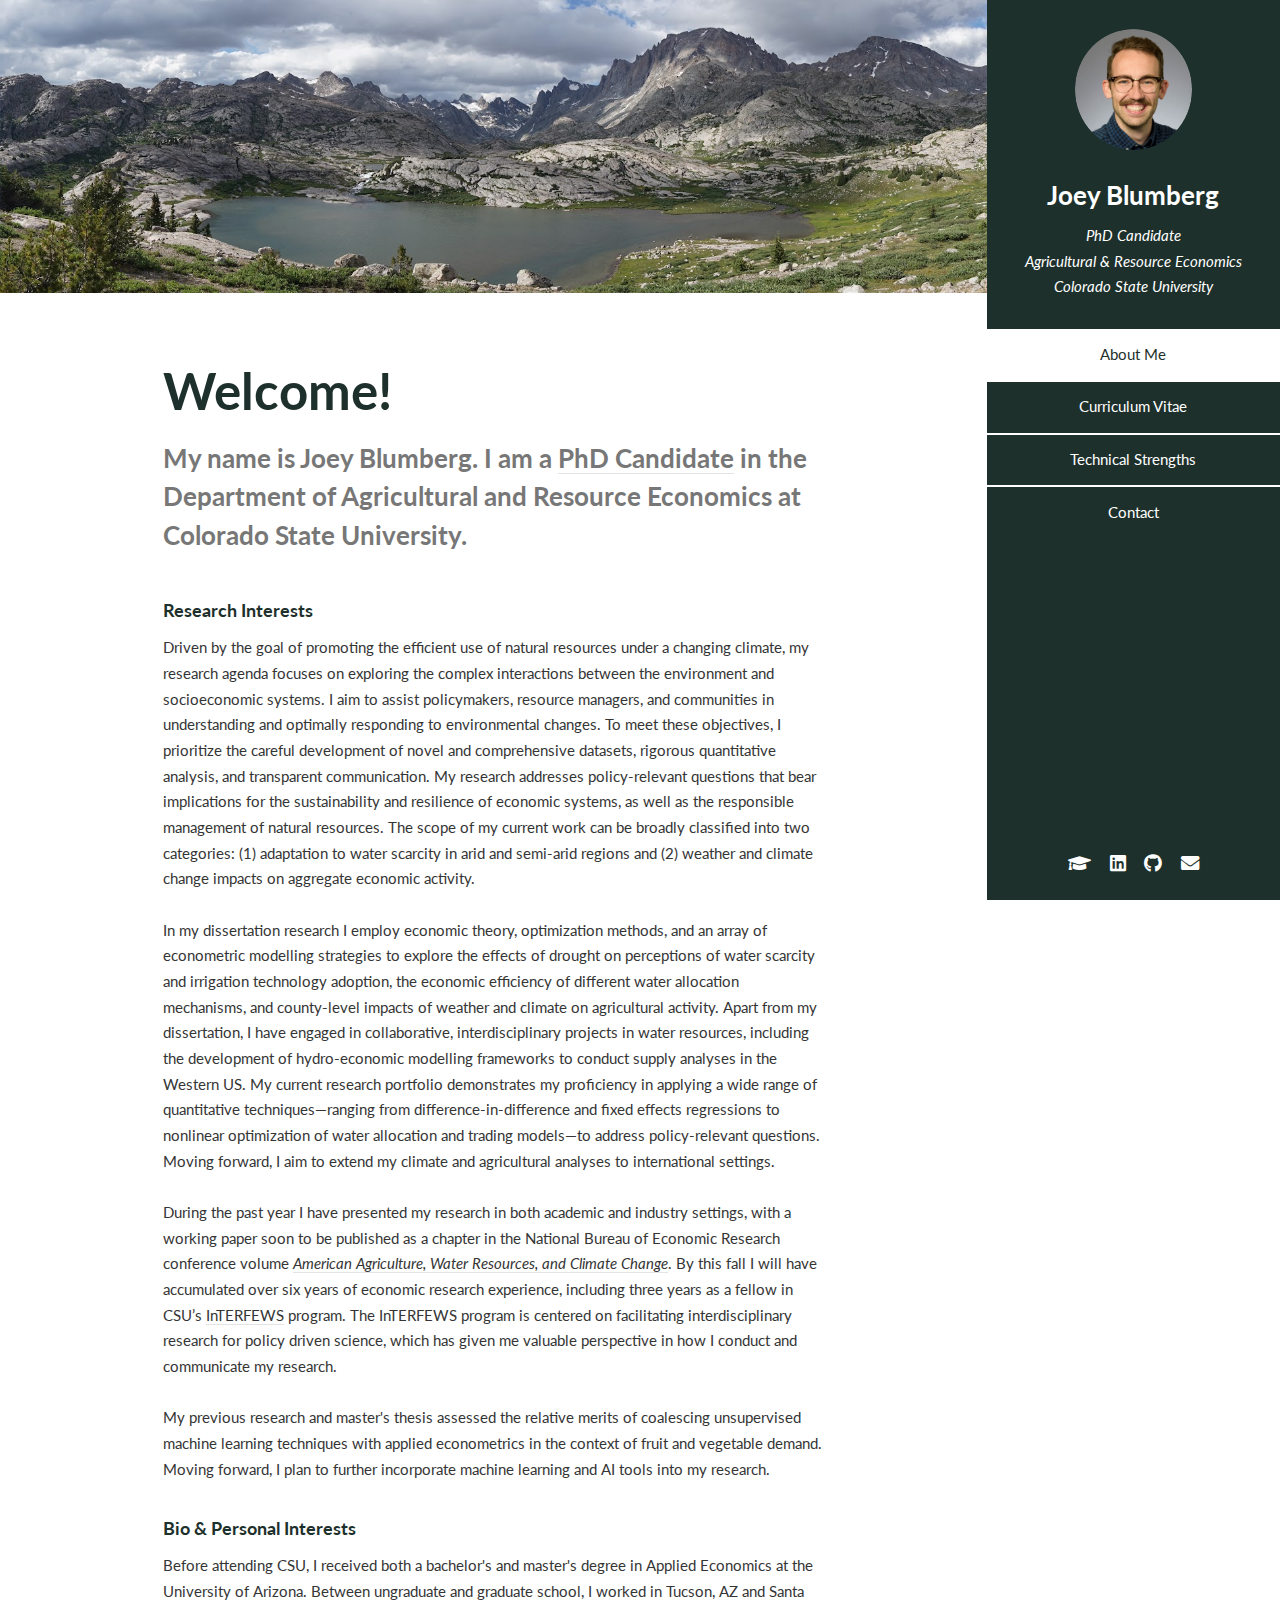
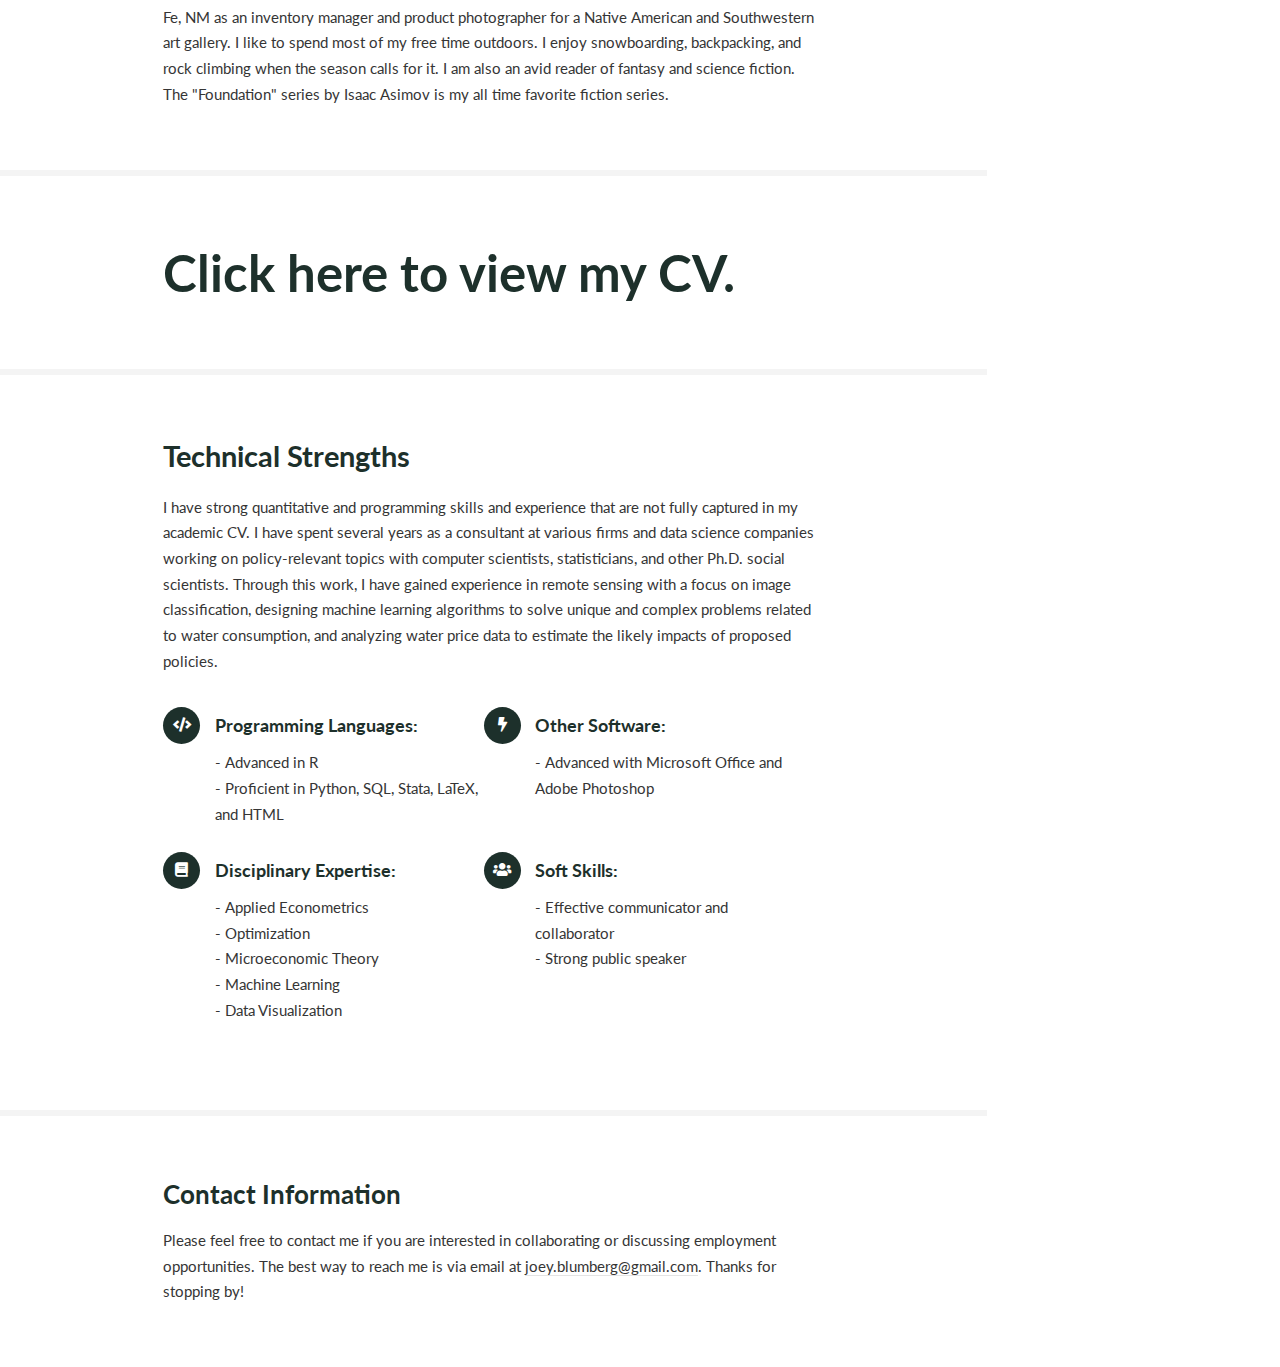
==== commit 18c34577: "Update index.html" ====
--- a/index.html
+++ b/index.html
@@ -54,7 +54,7 @@
 											Agricultural and Resource Economics at Colorado State University.</p>
 									</header>
 									<h4>Research Interests</h4>
-									<p>Driven by the goal of promoting the efficient use of natural resources under a changing climate, my research agenda focuses on elucidating 
+									<p>Driven by the goal of promoting the efficient use of natural resources under a changing climate, my research agenda focuses on exploring 
 										the complex interactions between the environment and socioeconomic systems. I aim to assist policymakers, resource managers, and communities 
 										in understanding and optimally responding to environmental changes. To meet these objectives, I prioritize the careful development of novel 
 										and comprehensive datasets, rigorous quantitative analysis, and transparent communication. My research addresses policy-relevant questions that
@@ -81,8 +81,7 @@
 										<br />
 										My previous research and master's thesis assessed the 
 										relative merits of coalescing unsupervised machine learning techniques with applied econometrics in the context
-										of fruit and vegetable demand. Moving forward, I plan to further refine my technical expertise by delving
-										into the growing machine learning literature. </p>
+										of fruit and vegetable demand. Moving forward, I plan to further incorporate machine learning and AI tools into my research. </p>
 									<h4>Bio & Personal Interests</h4>
 									<p>Before attending CSU, I received both a bachelor's and master's degree in Applied Economics at the University
 									    of Arizona. Between ungraduate and graduate school, I worked in Tucson, AZ and Santa Fe, NM as an inventory manager and product photographer
@@ -96,7 +95,7 @@
 						<section id="two">
 							<div class="container">
 								<header class="major">
-									<h2><a href="https://drive.google.com/file/d/18y2zMzH8PtszCP6uXDen0oHgxl0k96tZ/view?usp=sharing">Click here to view my CV.</a></h2>
+									<h2><a href="https://drive.google.com/file/d/1OagltzPwpttfUGt-jAS2UhhahaboaAEG/view?usp=sharing">Click here to view my CV.</a></h2>
 								</header>
 							</div>
 						</section>
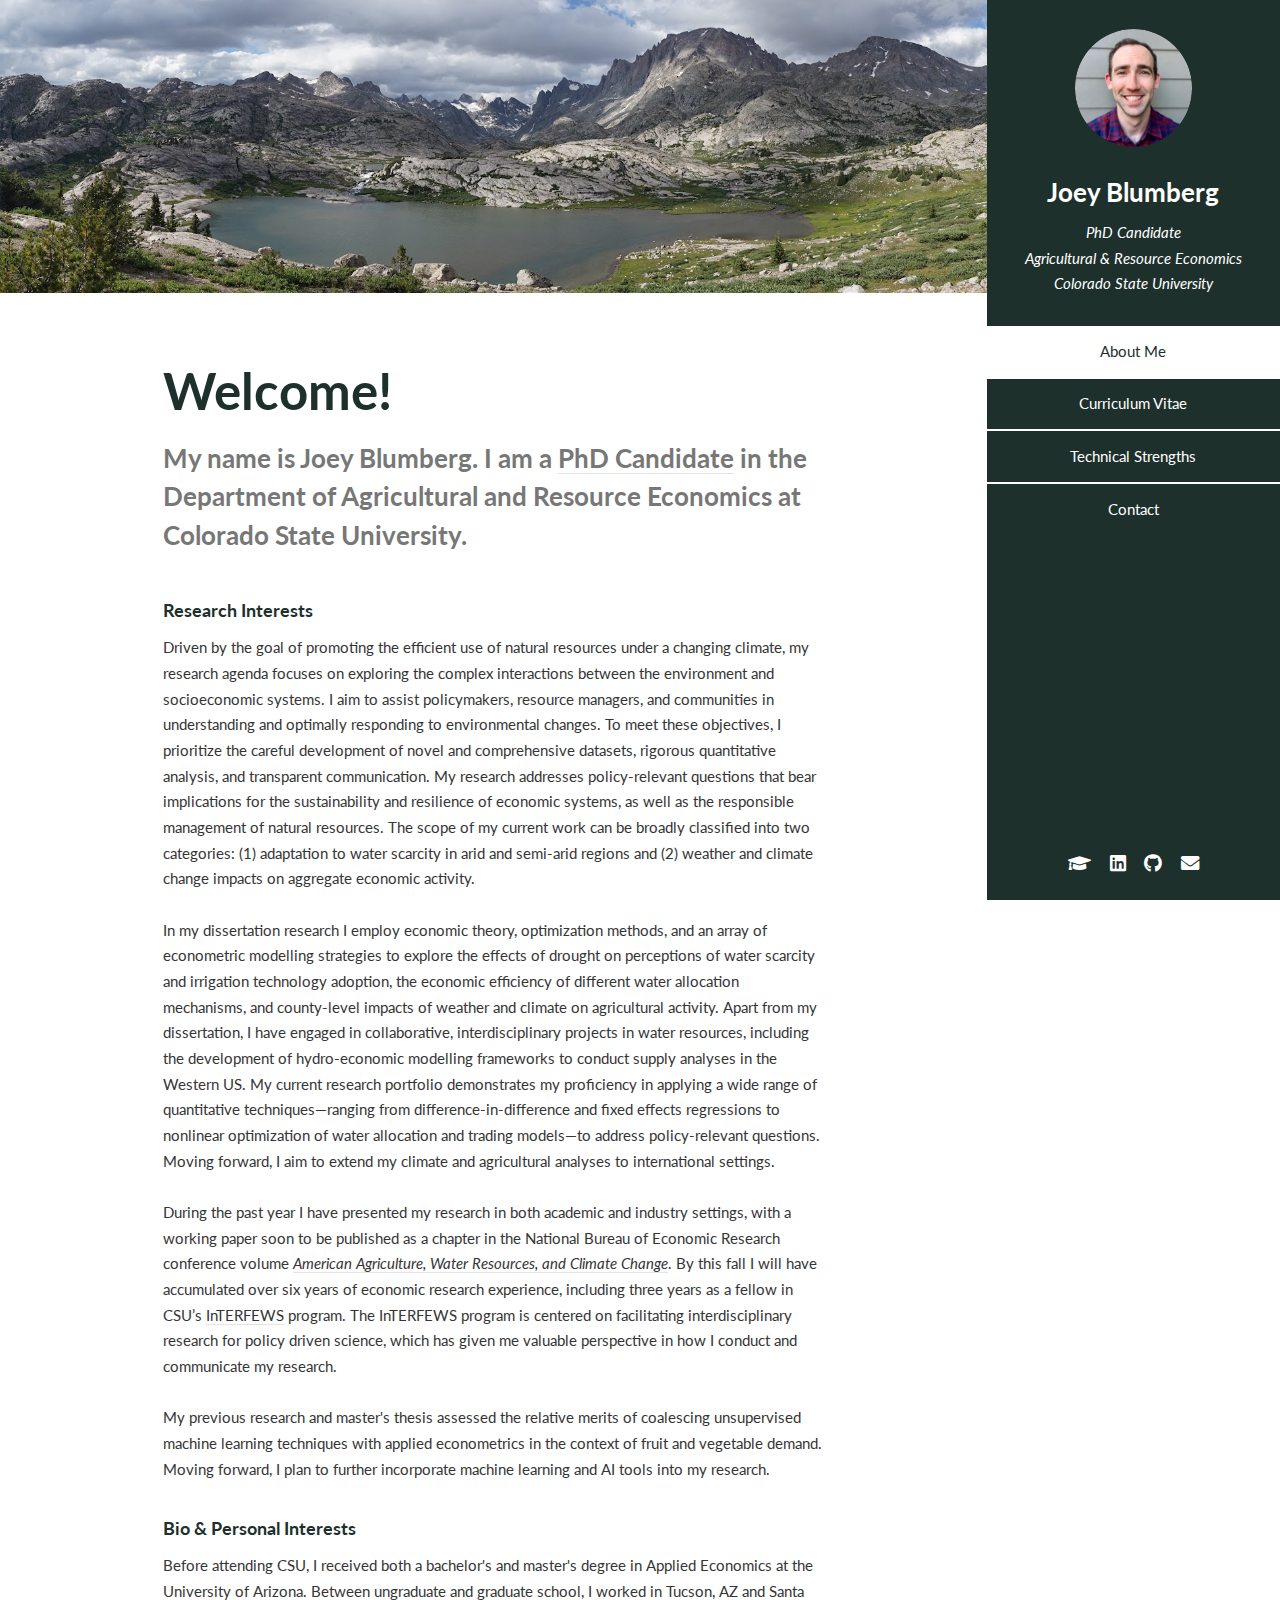
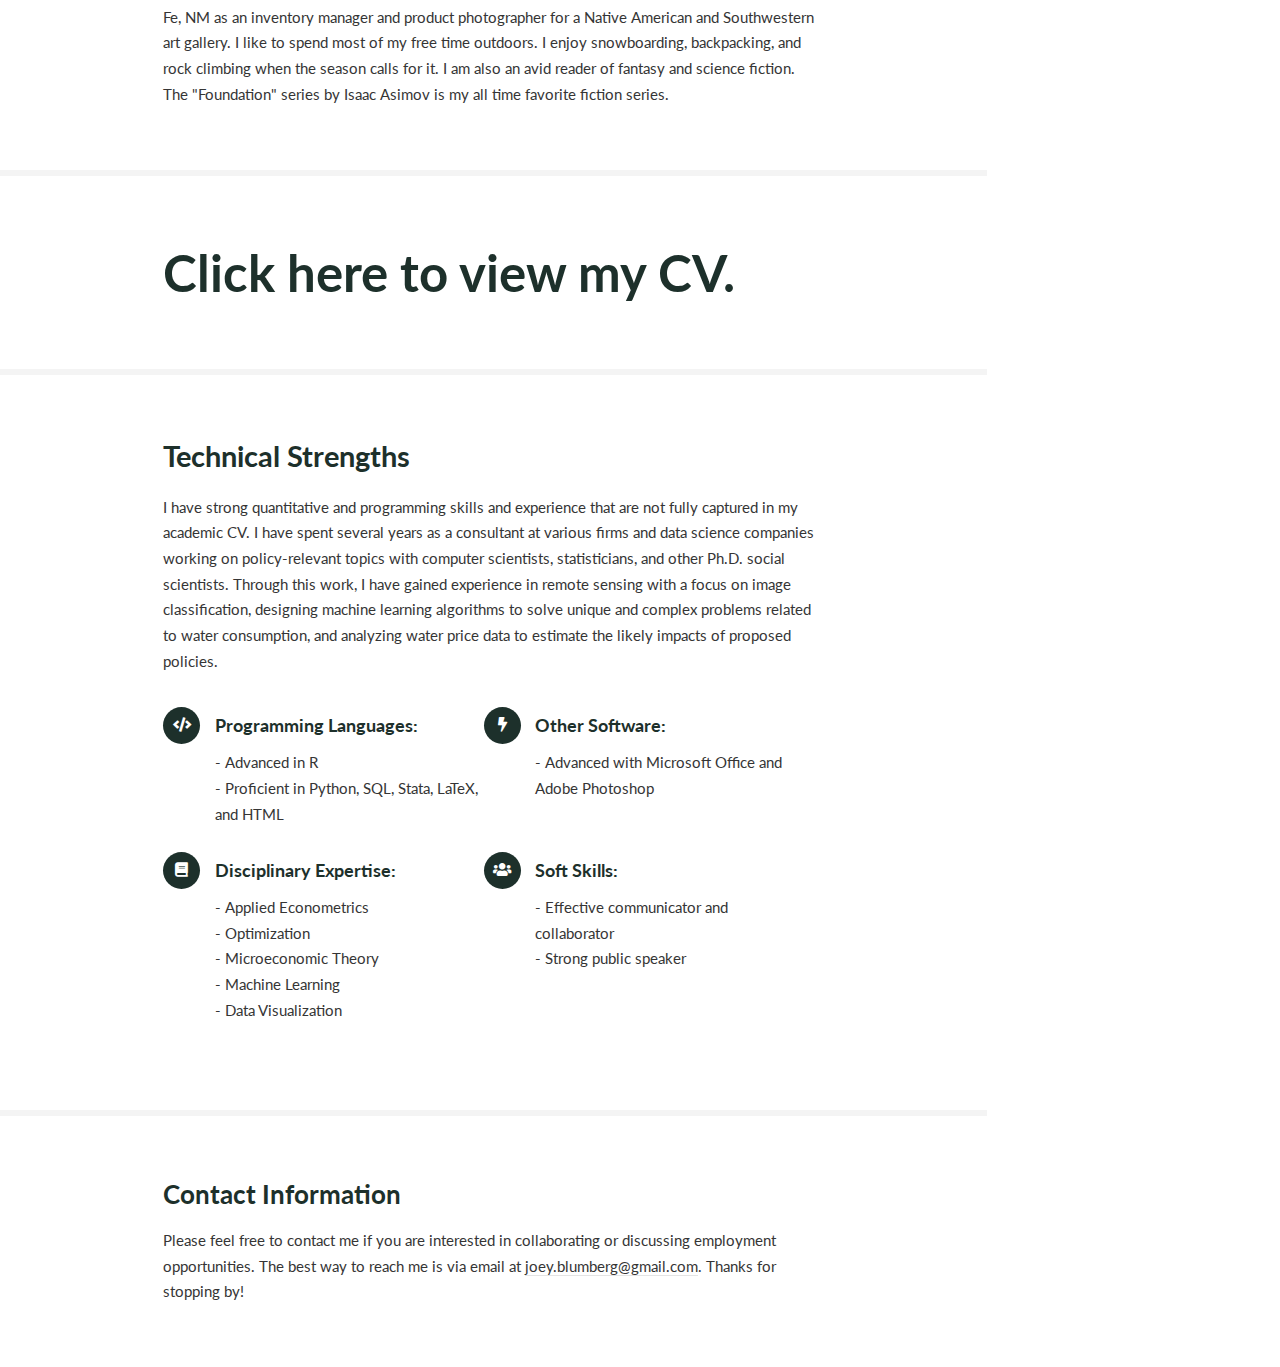
==== commit cc149a6e: "Update index.html" ====
--- a/index.html
+++ b/index.html
@@ -12,7 +12,7 @@
 		<!-- Header -->
 			<section id="header">
 				<header>
-					<span class="image avatar"><img src="images/avatar.jpg" alt="" /></span>
+					<span class="image avatar"><img src="images/avatar.png" alt="" /></span>
 					<h1 id="logo">Joey Blumberg</a></h1>
 					<p>PhD Candidate<br />  
 					Agricultural & Resource Economics<br />
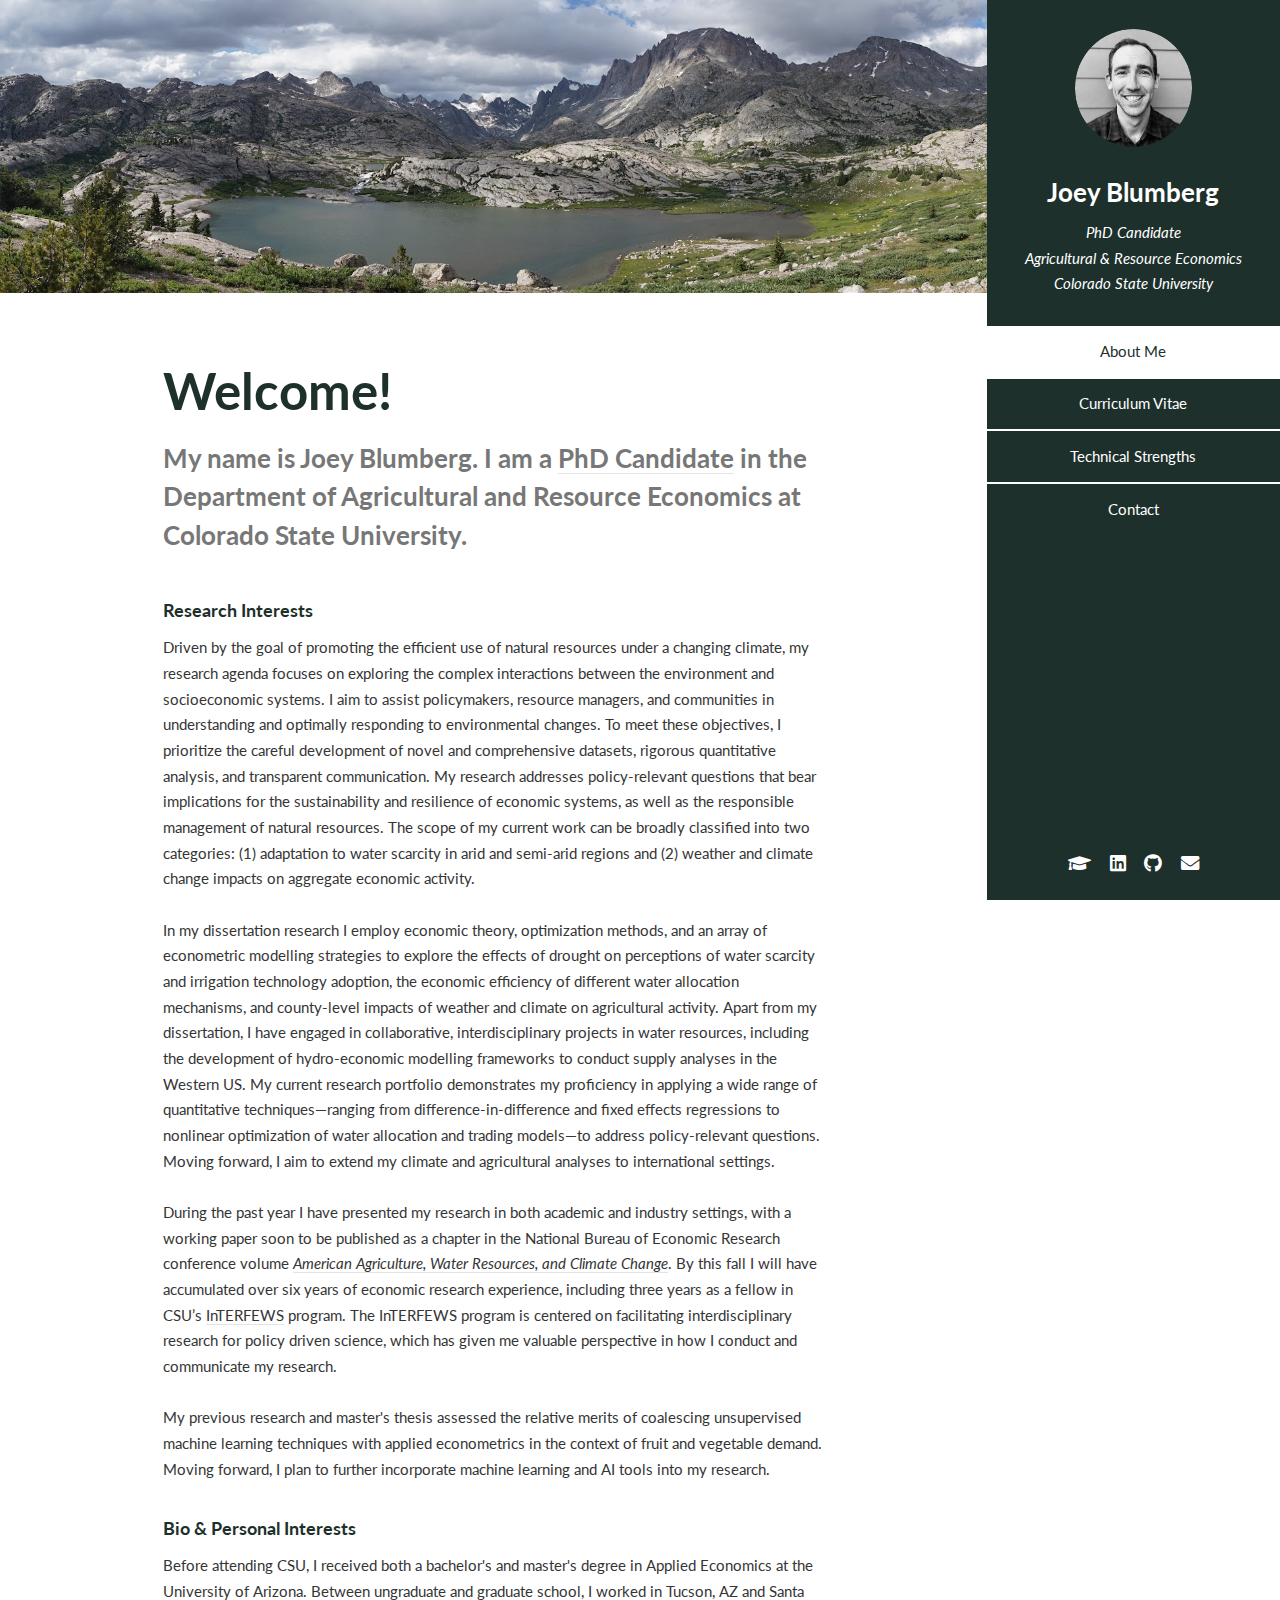
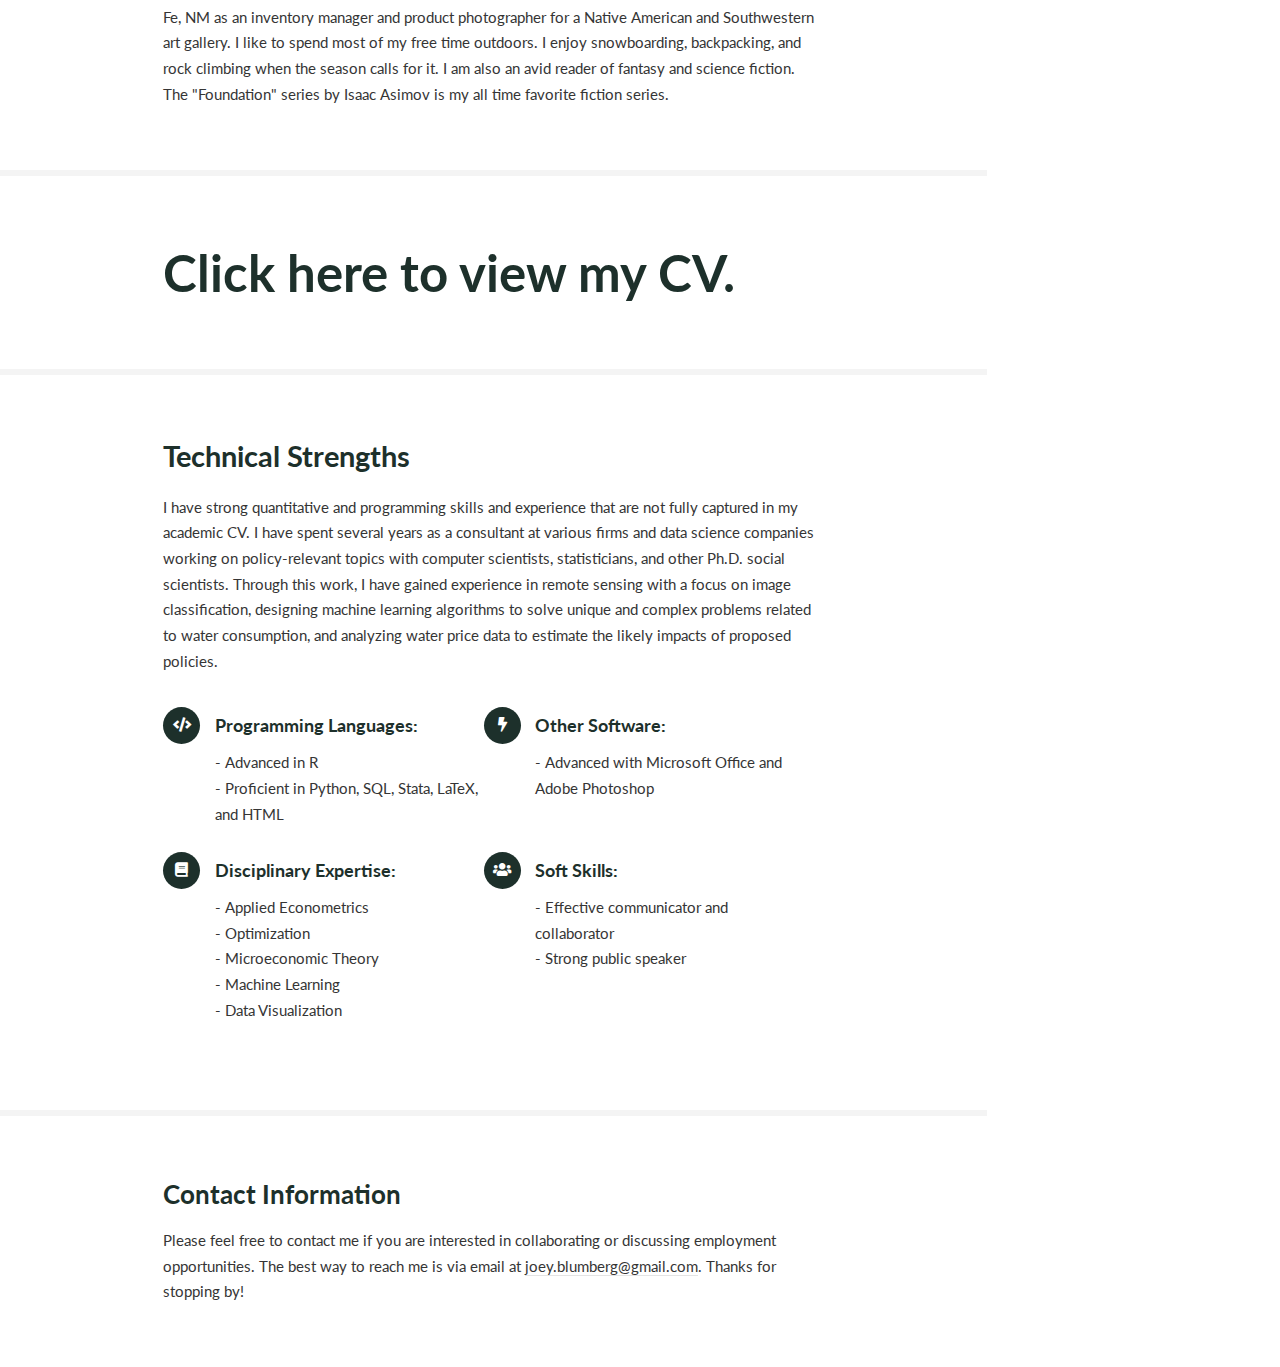
==== commit f50b129a: "avatar update" ====
--- a/index.html
+++ b/index.html
@@ -12,7 +12,7 @@
 		<!-- Header -->
 			<section id="header">
 				<header>
-					<span class="image avatar"><img src="images/avatar.png" alt="" /></span>
+					<span class="image avatar"><img src="images/avatar.jpeg" alt="" /></span>
 					<h1 id="logo">Joey Blumberg</a></h1>
 					<p>PhD Candidate<br />  
 					Agricultural & Resource Economics<br />
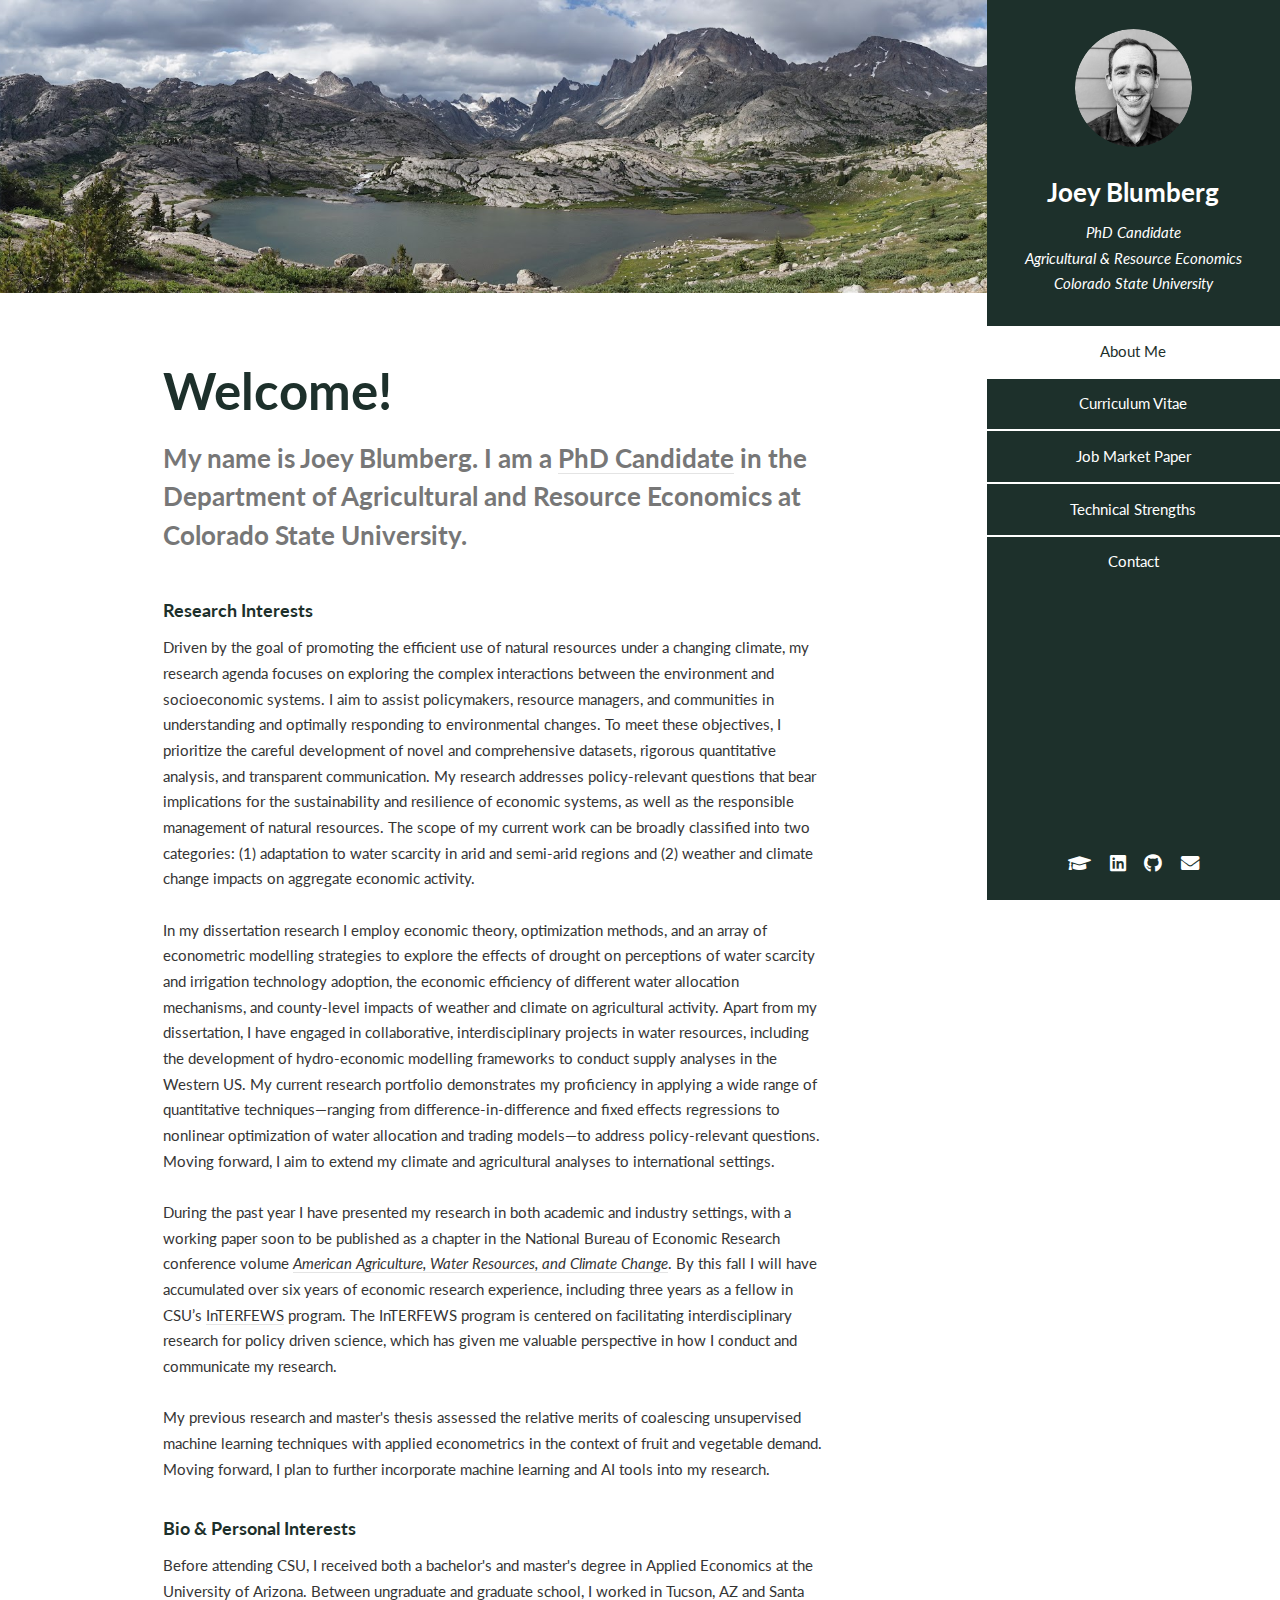
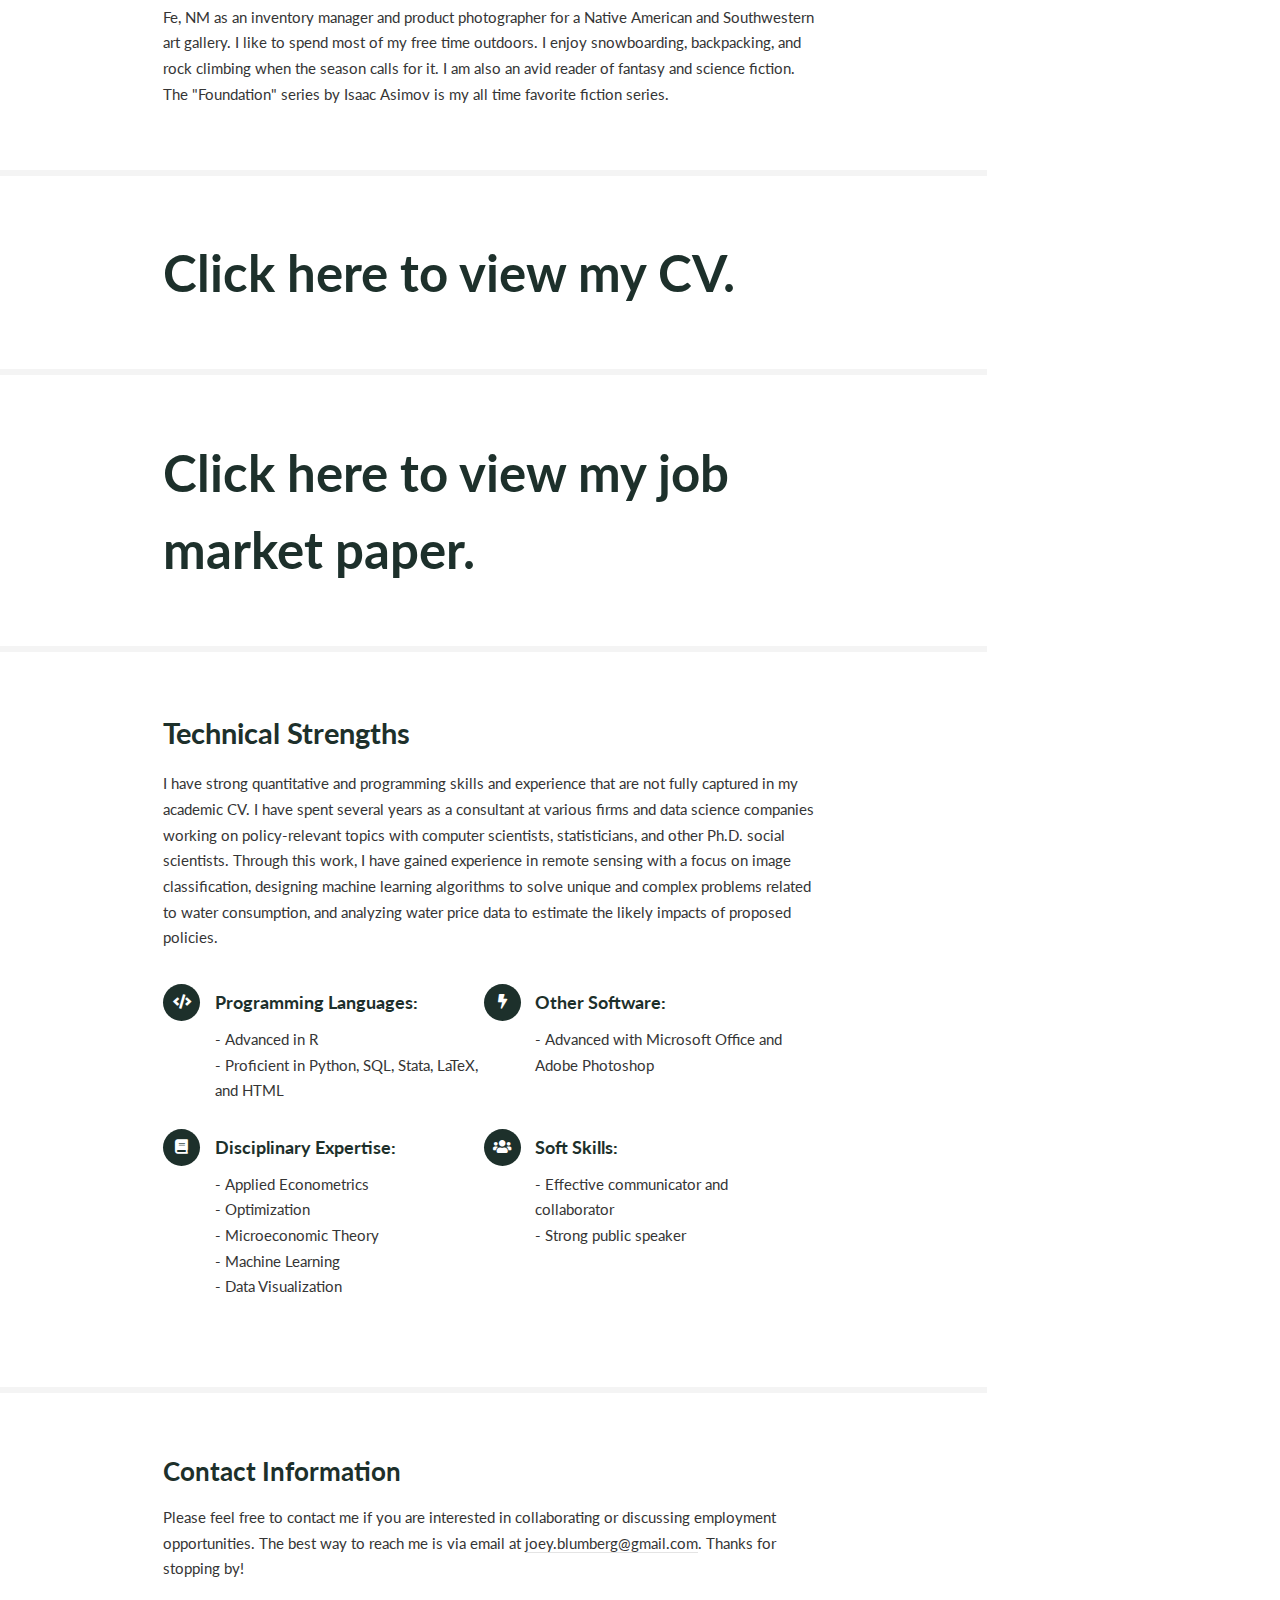
==== commit a28d5e49: "Update index.html" ====
--- a/index.html
+++ b/index.html
@@ -22,8 +22,9 @@
 					<ul>
 						<li><a href="#one" class="active">About Me</a></li>
 						<li><a href="#two">Curriculum Vitae</a></li>
-						<li><a href="#three">Technical Strengths</a></li>
-						<li><a href="#four">Contact</a></li>
+						<li><a href="#three">Job Market Paper</a></li>
+						<li><a href="#four">Technical Strengths</a></li>
+						<li><a href="#five">Contact</a></li>
 					</ul>
 				</nav>
 				<footer>
@@ -101,7 +102,16 @@
 						</section>
 
 						<!-- Three -->
-							<section id="three">
+						<section id="three">
+							<div class="container">
+								<header class="major">
+									<h2><a href="https://drive.google.com/file/d/1GPN3skRoSfpdGtk9JH2WAOeYak5G_u49/view?usp=drive_link">Click here to view my job market paper.</a></h2>
+								</header>
+							</div>
+						</section>
+
+						<!-- Four -->
+							<section id="four">
 								<div class="container">
 									<h2>Technical Strengths</h2>
 									<p>
@@ -138,8 +148,8 @@
 								</div>
 							</section>
 
-						<!-- Four -->
-						<section id="four">
+						<!-- Five -->
+						<section id="five">
 							<div class="container">
 								<h3>Contact Information</h3>
 								<p>Please feel free to contact me if you are interested in collaborating or discussing employment opportunities. 
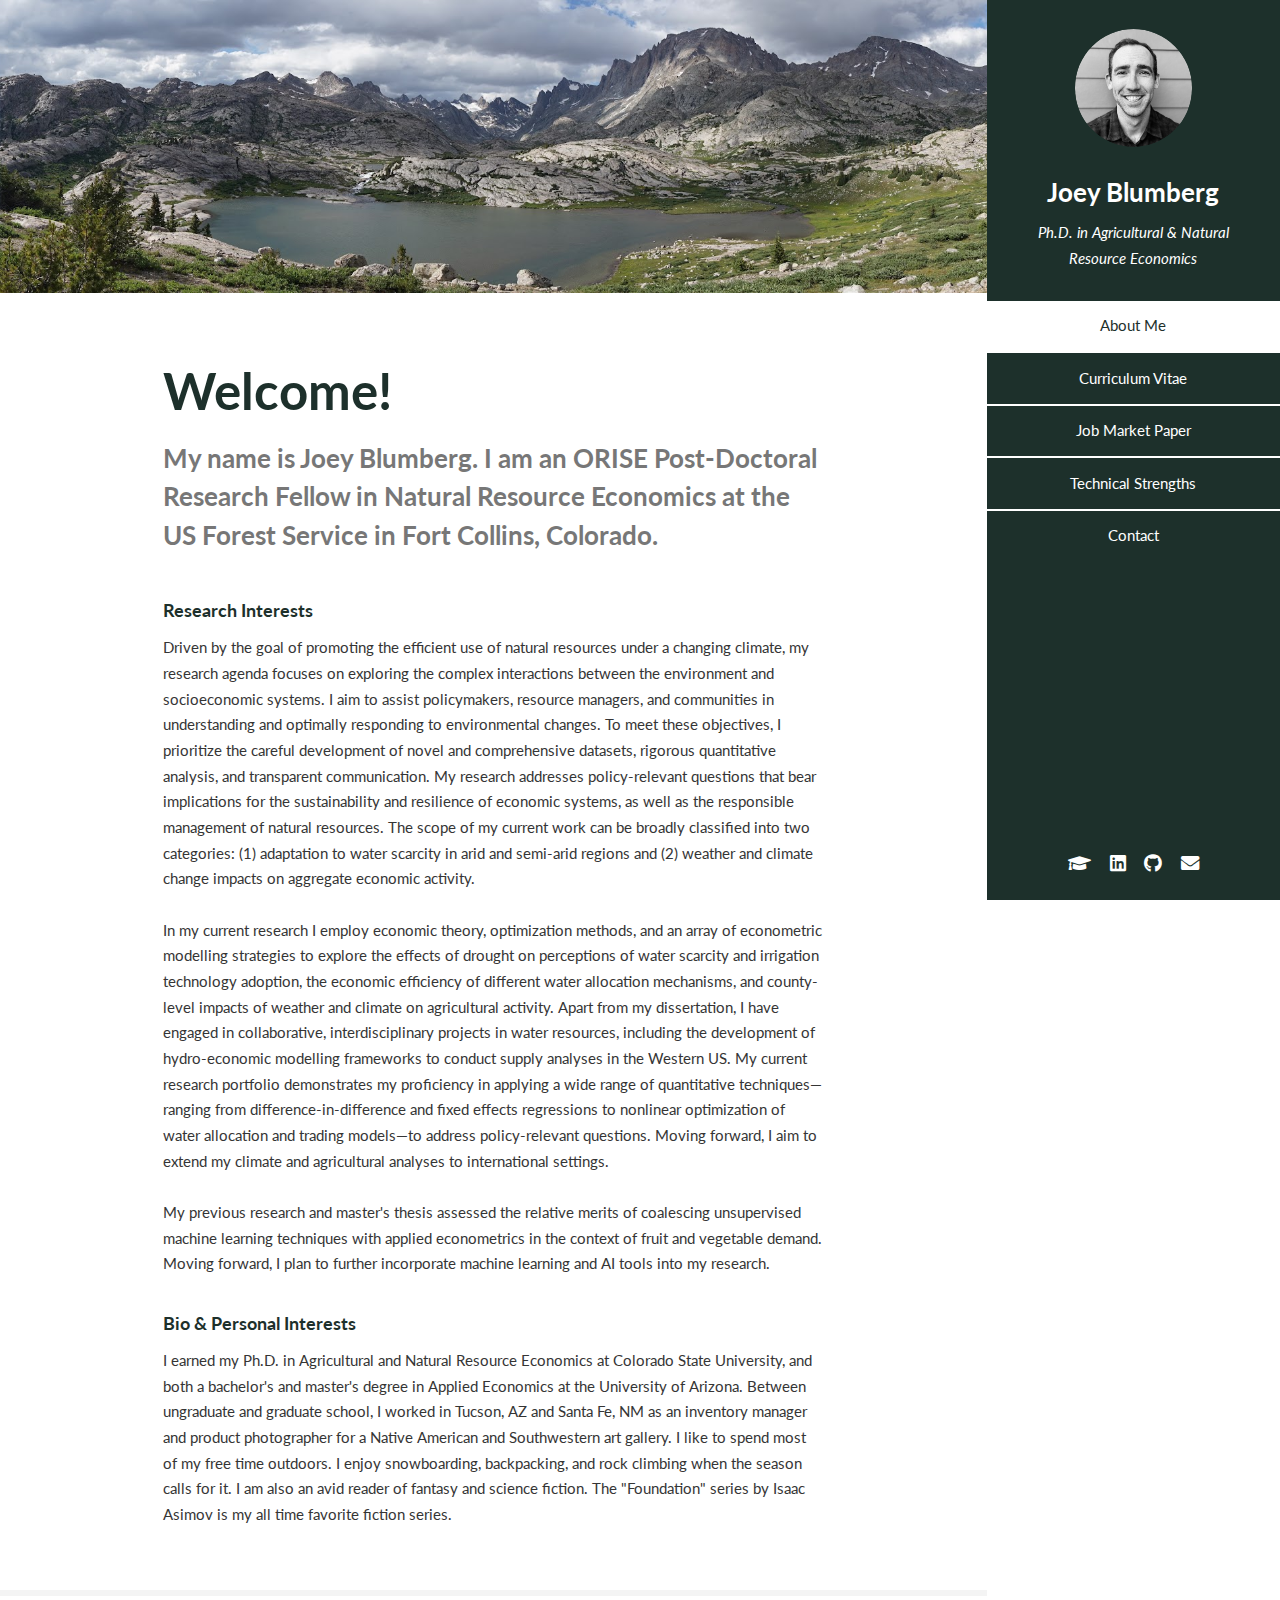
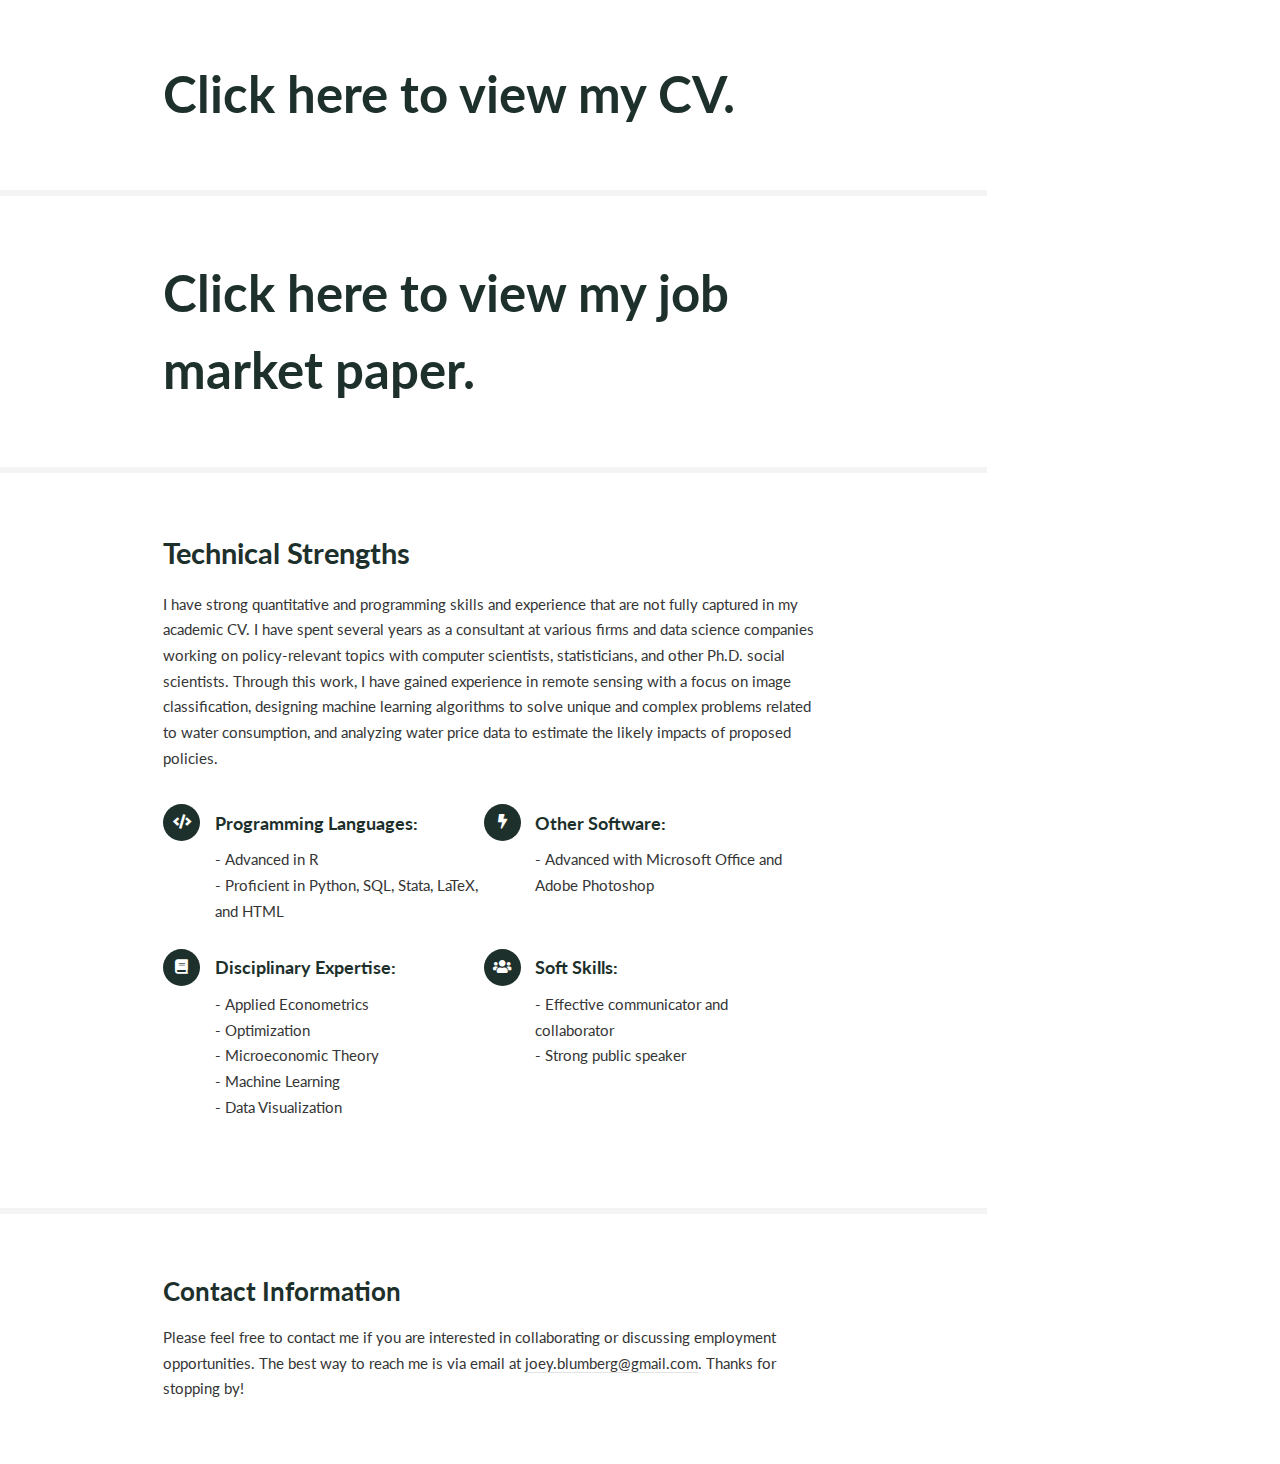
==== commit c25752f8: "Update index.html" ====
--- a/index.html
+++ b/index.html
@@ -14,9 +14,7 @@
 				<header>
 					<span class="image avatar"><img src="images/avatar.jpeg" alt="" /></span>
 					<h1 id="logo">Joey Blumberg</a></h1>
-					<p>PhD Candidate<br />  
-					Agricultural & Resource Economics<br />
-					Colorado State University</p>
+					<p>Ph.D. in Agricultural & Natural Resource Economics</p>
 				</header>
 				<nav id="nav">
 					<ul>
@@ -51,8 +49,8 @@
 								<div class="container">
 									<header class="major">
 										<h2>Welcome!</h2>
-										<p>My name is Joey Blumberg. I am a <a href="https://agsci.colostate.edu/old-dare/people/graduate-students/">PhD Candidate</a> in the Department of 
-											Agricultural and Resource Economics at Colorado State University.</p>
+										<p>My name is Joey Blumberg. I am an ORISE Post-Doctoral Research Fellow in Natural Resource Economics at the US Forest Service 
+											in Fort Collins, Colorado.</p>
 									</header>
 									<h4>Research Interests</h4>
 									<p>Driven by the goal of promoting the efficient use of natural resources under a changing climate, my research agenda focuses on exploring 
@@ -63,7 +61,7 @@
 										scope of my current work can be broadly classified into two categories: (1) adaptation to water scarcity in arid and semi-arid regions and 
 										(2) weather and climate change impacts on aggregate economic activity. <br />
 										<br />
-										In my dissertation research I employ economic theory, optimization methods, and an array of econometric modelling strategies to explore the effects 
+										In my current research I employ economic theory, optimization methods, and an array of econometric modelling strategies to explore the effects 
 										of drought on perceptions of water scarcity and irrigation technology adoption, the economic efficiency of different water allocation mechanisms, 
 										and county-level impacts of weather and climate on agricultural activity. Apart from my dissertation, I have engaged in collaborative, interdisciplinary
 										projects in water resources, including the development of hydro-economic modelling frameworks to conduct supply analyses in the Western US. My current 
@@ -71,20 +69,11 @@
 										effects regressions to nonlinear optimization of water allocation and trading models—to address policy-relevant questions. Moving forward, I aim to 
 										extend my climate and agricultural analyses to international settings. <br />
 										<br />
-										During the past year I have presented my research in both academic and industry settings, with
-										a working paper soon to be published as a chapter in the National Bureau of Economic Research
-										conference volume <i><a href="https://www.nber.org/books-and-chapters/american-agriculture-water-resources-and-climate-change">
-										American Agriculture, Water Resources, and Climate Change</a></i>. By this
-										fall I will have accumulated over six years of economic research experience, including three
-										years as a fellow in CSU’s <a href="https://erams.com/interfews/">InTERFEWS</a> program. The InTERFEWS program is centered on
-										facilitating interdisciplinary research for policy driven science, which has given me valuable
-										perspective in how I conduct and communicate my research.<br />
-										<br />
 										My previous research and master's thesis assessed the 
 										relative merits of coalescing unsupervised machine learning techniques with applied econometrics in the context
 										of fruit and vegetable demand. Moving forward, I plan to further incorporate machine learning and AI tools into my research. </p>
 									<h4>Bio & Personal Interests</h4>
-									<p>Before attending CSU, I received both a bachelor's and master's degree in Applied Economics at the University
+									<p>I earned my Ph.D. in Agricultural and Natural Resource Economics at Colorado State University, and both a bachelor's and master's degree in Applied Economics at the University
 									    of Arizona. Between ungraduate and graduate school, I worked in Tucson, AZ and Santa Fe, NM as an inventory manager and product photographer
 										for a Native American and Southwestern art gallery. I like to spend most of my free time outdoors. I enjoy snowboarding, backpacking, and rock climbing when the season calls for it. 
 										I am also an avid reader of fantasy and science fiction. The "Foundation" series by Isaac Asimov is my all time favorite fiction series.
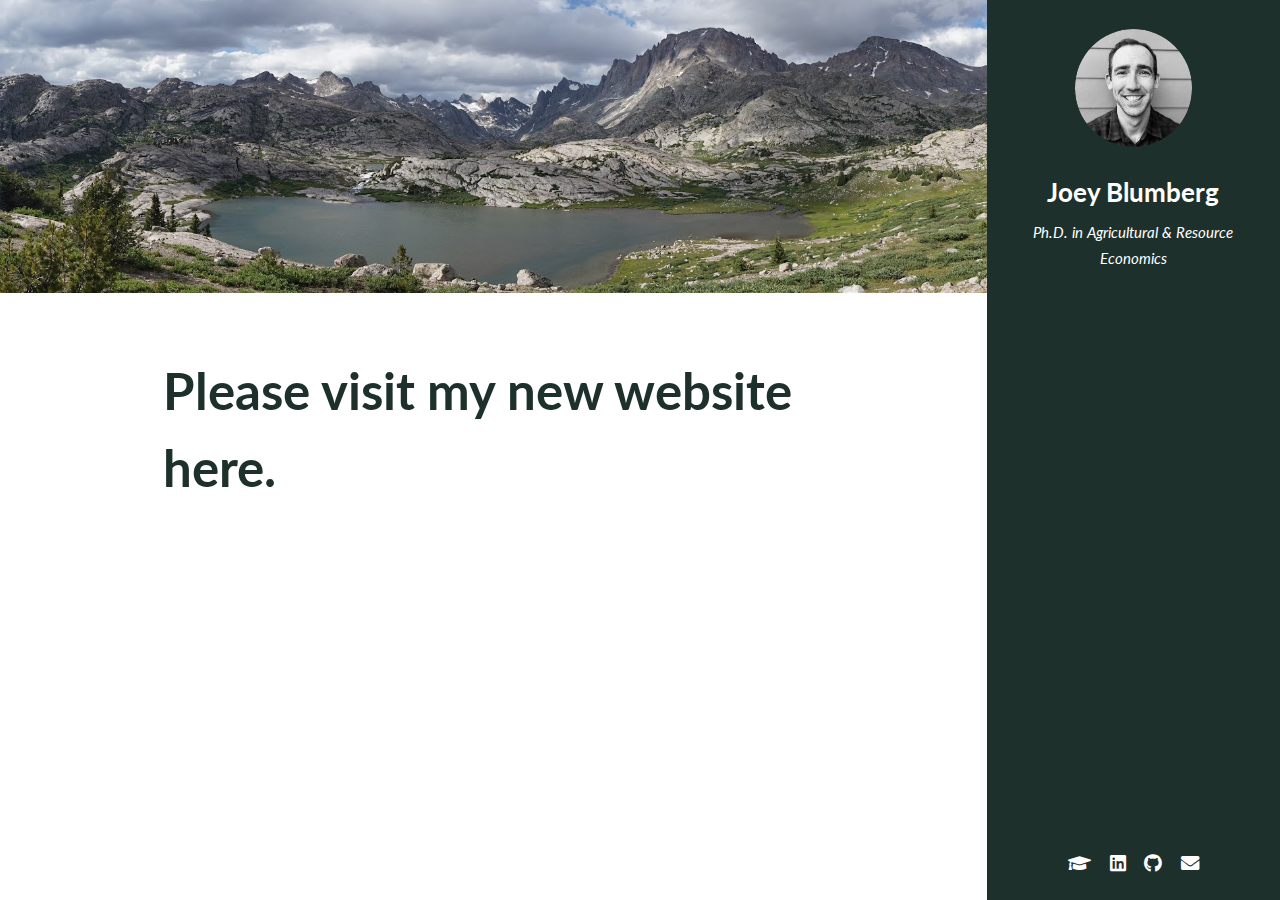
==== commit a722fd92: "Update index.html" ====
--- a/index.html
+++ b/index.html
@@ -14,17 +14,9 @@
 				<header>
 					<span class="image avatar"><img src="images/avatar.jpeg" alt="" /></span>
 					<h1 id="logo">Joey Blumberg</a></h1>
-					<p>Ph.D. in Agricultural & Natural Resource Economics</p>
+					<p>Ph.D. in Agricultural & Resource Economics</p>
 				</header>
-				<nav id="nav">
-					<ul>
-						<li><a href="#one" class="active">About Me</a></li>
-						<li><a href="#two">Curriculum Vitae</a></li>
-						<li><a href="#three">Job Market Paper</a></li>
-						<li><a href="#four">Technical Strengths</a></li>
-						<li><a href="#five">Contact</a></li>
-					</ul>
-				</nav>
+
 				<footer>
 					<ul class="icons">
 						<li><a href="https://scholar.google.com/citations?user=2ox2QKkAAAAJ&hl=en&oi=ao" class="icon solid fa-graduation-cap"><span class="label"></span></a></li>
@@ -48,436 +40,10 @@
 								</div>
 								<div class="container">
 									<header class="major">
-										<h2>Welcome!</h2>
-										<p>My name is Joey Blumberg. I am an ORISE Post-Doctoral Research Fellow in Natural Resource Economics at the US Forest Service 
-											in Fort Collins, Colorado.</p>
+										<h2><a href="https://www.joeyblumberg.com/">Please visit my new website here.</a></h2>
 									</header>
-									<h4>Research Interests</h4>
-									<p>Driven by the goal of promoting the efficient use of natural resources under a changing climate, my research agenda focuses on exploring 
-										the complex interactions between the environment and socioeconomic systems. I aim to assist policymakers, resource managers, and communities 
-										in understanding and optimally responding to environmental changes. To meet these objectives, I prioritize the careful development of novel 
-										and comprehensive datasets, rigorous quantitative analysis, and transparent communication. My research addresses policy-relevant questions that
-										bear implications for the sustainability and resilience of economic systems, as well as the responsible management of natural resources. The 
-										scope of my current work can be broadly classified into two categories: (1) adaptation to water scarcity in arid and semi-arid regions and 
-										(2) weather and climate change impacts on aggregate economic activity. <br />
-										<br />
-										In my current research I employ economic theory, optimization methods, and an array of econometric modelling strategies to explore the effects 
-										of drought on perceptions of water scarcity and irrigation technology adoption, the economic efficiency of different water allocation mechanisms, 
-										and county-level impacts of weather and climate on agricultural activity. Apart from my dissertation, I have engaged in collaborative, interdisciplinary
-										projects in water resources, including the development of hydro-economic modelling frameworks to conduct supply analyses in the Western US. My current 
-										research portfolio demonstrates my proficiency in applying a wide range of quantitative techniques—ranging from difference-in-difference and fixed 
-										effects regressions to nonlinear optimization of water allocation and trading models—to address policy-relevant questions. Moving forward, I aim to 
-										extend my climate and agricultural analyses to international settings. <br />
-										<br />
-										My previous research and master's thesis assessed the 
-										relative merits of coalescing unsupervised machine learning techniques with applied econometrics in the context
-										of fruit and vegetable demand. Moving forward, I plan to further incorporate machine learning and AI tools into my research. </p>
-									<h4>Bio & Personal Interests</h4>
-									<p>I earned my Ph.D. in Agricultural and Natural Resource Economics at Colorado State University, and both a bachelor's and master's degree in Applied Economics at the University
-									    of Arizona. Between ungraduate and graduate school, I worked in Tucson, AZ and Santa Fe, NM as an inventory manager and product photographer
-										for a Native American and Southwestern art gallery. I like to spend most of my free time outdoors. I enjoy snowboarding, backpacking, and rock climbing when the season calls for it. 
-										I am also an avid reader of fantasy and science fiction. The "Foundation" series by Isaac Asimov is my all time favorite fiction series.
-									</p>
 								</div>
-							</section>
-
-						<!-- Two -->
-						<section id="two">
-							<div class="container">
-								<header class="major">
-									<h2><a href="https://drive.google.com/file/d/1OagltzPwpttfUGt-jAS2UhhahaboaAEG/view?usp=sharing">Click here to view my CV.</a></h2>
-								</header>
-							</div>
-						</section>
-
-						<!-- Three -->
-						<section id="three">
-							<div class="container">
-								<header class="major">
-									<h2><a href="https://drive.google.com/file/d/1GPN3skRoSfpdGtk9JH2WAOeYak5G_u49/view?usp=drive_link">Click here to view my job market paper.</a></h2>
-								</header>
-							</div>
-						</section>
-
-						<!-- Four -->
-							<section id="four">
-								<div class="container">
-									<h2>Technical Strengths</h2>
-									<p>
-										I have strong quantitative and programming skills and experience that are not fully captured in my academic CV. I have spent 
-										several years as a consultant at various firms and data science companies working on policy-relevant topics with computer scientists,
-										statisticians, and other Ph.D. social scientists. Through this work, I have gained experience in remote sensing with a focus on 
-										image classification, designing machine learning algorithms to solve unique and complex problems related to water consumption, and 
-										analyzing water price data to estimate the likely impacts of proposed policies. 
-									</p>
-									<ul class="feature-icons">
-										<li class="icon solid fa-code">
-											<h4>Programming Languages:</h4> 
-											- Advanced in R <br /> 
-											- Proficient in Python, SQL, Stata, LaTeX, and HTML 
-										</li>
-										<li class="icon solid fa-bolt">
-											<h4>Other Software:</h4> 
-											- Advanced with Microsoft Office and Adobe Photoshop
-										</li>
-										<li class="icon solid fa-book">
-											<h4>Disciplinary Expertise:</h4> 
-											- Applied Econometrics <br />
-											- Optimization <br />
-											- Microeconomic Theory <br />
-											- Machine Learning <br />
-											- Data Visualization
-										</li>
-										<li class="icon solid fa-users">
-											<h4>Soft Skills:</h4> 
-											- Effective communicator and collaborator<br />
-											- Strong public speaker
-										</li>
-									</ul>
-								</div>
-							</section>
-
-						<!-- Five -->
-						<section id="five">
-							<div class="container">
-								<h3>Contact Information</h3>
-								<p>Please feel free to contact me if you are interested in collaborating or discussing employment opportunities. 
-									The best way to reach me is via email at <a href="mailto:joey.blumberg@gmail.com">joey.blumberg@gmail.com</a>. 
-									Thanks for stopping by!</p>
-							</div>
-						</section>
-
-						<!-- Five -->
-						<!--
-							<section id="five">
-								<div class="container">
-									<h3>Elements</h3>
-
-									<section>
-										<h4>Text</h4>
-										<p>This is <b>bold</b> and this is <strong>strong</strong>. This is <i>italic</i> and this is <em>emphasized</em>.
-										This is <sup>superscript</sup> text and this is <sub>subscript</sub> text.
-										This is <u>underlined</u> and this is code: <code>for (;;) { ... }</code>. Finally, <a href="#">this is a link</a>.</p>
-										<hr />
-										<header>
-											<h4>Heading with a Subtitle</h4>
-											<p>Lorem ipsum dolor sit amet nullam id egestas urna aliquam</p>
-										</header>
-										<p>Nunc lacinia ante nunc ac lobortis. Interdum adipiscing gravida odio porttitor sem non mi integer non faucibus ornare mi ut ante amet placerat aliquet. Volutpat eu sed ante lacinia sapien lorem accumsan varius montes viverra nibh in adipiscing blandit tempus accumsan.</p>
-										<header>
-											<h5>Heading with a Subtitle</h5>
-											<p>Lorem ipsum dolor sit amet nullam id egestas urna aliquam</p>
-										</header>
-										<p>Nunc lacinia ante nunc ac lobortis. Interdum adipiscing gravida odio porttitor sem non mi integer non faucibus ornare mi ut ante amet placerat aliquet. Volutpat eu sed ante lacinia sapien lorem accumsan varius montes viverra nibh in adipiscing blandit tempus accumsan.</p>
-										<hr />
-										<h2>Heading Level 2</h2>
-										<h3>Heading Level 3</h3>
-										<h4>Heading Level 4</h4>
-										<h5>Heading Level 5</h5>
-										<h6>Heading Level 6</h6>
-										<hr />
-										<h5>Blockquote</h5>
-										<blockquote>Fringilla nisl. Donec accumsan interdum nisi, quis tincidunt felis sagittis eget tempus euismod. Vestibulum ante ipsum primis in faucibus vestibulum. Blandit adipiscing eu felis iaculis volutpat ac adipiscing accumsan faucibus. Vestibulum ante ipsum primis in faucibus lorem ipsum dolor sit amet nullam adipiscing eu felis.</blockquote>
-										<h5>Preformatted</h5>
-										<pre><code>i = 0;
-
-while (!deck.isInOrder()) {
-    print 'Iteration ' + i;
-    deck.shuffle();
-    i++;
-}
-
-print 'It took ' + i + ' iterations to sort the deeck.';</code></pre>
-									</section>
-
-									<section>
-										<h4>Lists</h4>
-										<div class="row">
-											<div class="col-6 col-12-xsmall">
-												<h5>Unordered</h5>
-												<ul>
-													<li>Dolor pulvinar etiam magna etiam.</li>
-													<li>Sagittis adipiscing lorem eleifend.</li>
-													<li>Felis enim feugiat dolore viverra.</li>
-												</ul>
-												<h5>Alternate</h5>
-												<ul class="alt">
-													<li>Dolor pulvinar etiam magna etiam.</li>
-													<li>Sagittis adipiscing lorem eleifend.</li>
-													<li>Felis enim feugiat dolore viverra.</li>
-												</ul>
-											</div>
-											<div class="col-6 col-12-xsmall">
-												<h5>Ordered</h5>
-												<ol>
-													<li>Dolor pulvinar etiam magna etiam.</li>
-													<li>Etiam vel felis at lorem sed viverra.</li>
-													<li>Felis enim feugiat dolore viverra.</li>
-													<li>Dolor pulvinar etiam magna etiam.</li>
-													<li>Etiam vel felis at lorem sed viverra.</li>
-													<li>Felis enim feugiat dolore viverra.</li>
-												</ol>
-												<h5>Icons</h5>
-												<ul class="icons">
-													<li><a href="#" class="icon brands fa-twitter"><span class="label">Twitter</span></a></li>
-													<li><a href="#" class="icon brands fa-facebook-f"><span class="label">Facebook</span></a></li>
-													<li><a href="#" class="icon brands fa-instagram"><span class="label">Instagram</span></a></li>
-													<li><a href="#" class="icon brands fa-github"><span class="label">Github</span></a></li>
-													<li><a href="#" class="icon brands fa-dribbble"><span class="label">Dribbble</span></a></li>
-													<li><a href="#" class="icon brands fa-tumblr"><span class="label">Tumblr</span></a></li>
-												</ul>
-											</div>
-										</div>
-										<h5>Actions</h5>
-										<ul class="actions">
-											<li><a href="#" class="button primary">Default</a></li>
-											<li><a href="#" class="button">Default</a></li>
-											<li><a href="#" class="button alt">Default</a></li>
-										</ul>
-										<ul class="actions small">
-											<li><a href="#" class="button primary small">Small</a></li>
-											<li><a href="#" class="button small">Small</a></li>
-											<li><a href="#" class="button alt small">Small</a></li>
-										</ul>
-										<div class="row">
-											<div class="col-3 col-6-medium col-12-xsmall">
-												<ul class="actions stacked">
-													<li><a href="#" class="button primary">Default</a></li>
-													<li><a href="#" class="button">Default</a></li>
-													<li><a href="#" class="button alt">Default</a></li>
-												</ul>
-											</div>
-											<div class="col-3 col-6 col-12-xsmall">
-												<ul class="actions stacked">
-													<li><a href="#" class="button primary small">Small</a></li>
-													<li><a href="#" class="button small">Small</a></li>
-													<li><a href="#" class="button alt small">Small</a></li>
-												</ul>
-											</div>
-											<div class="col-3 col-6-medium col-12-xsmall">
-												<ul class="actions stacked">
-													<li><a href="#" class="button primary fit">Default</a></li>
-													<li><a href="#" class="button fit">Default</a></li>
-													<li><a href="#" class="button alt fit">Default</a></li>
-												</ul>
-											</div>
-											<div class="col-3 col-6-medium col-12-xsmall">
-												<ul class="actions stacked">
-													<li><a href="#" class="button primary small fit">Small</a></li>
-													<li><a href="#" class="button small fit">Small</a></li>
-													<li><a href="#" class="button alt small fit">Small</a></li>
-												</ul>
-											</div>
-										</div>
-									</section>
-
-									<section>
-										<h4>Table</h4>
-										<h5>Default</h5>
-										<div class="table-wrapper">
-											<table>
-												<thead>
-													<tr>
-														<th>Name</th>
-														<th>Description</th>
-														<th>Price</th>
-													</tr>
-												</thead>
-												<tbody>
-													<tr>
-														<td>Item One</td>
-														<td>Ante turpis integer aliquet porttitor.</td>
-														<td>29.99</td>
-													</tr>
-													<tr>
-														<td>Item Two</td>
-														<td>Vis ac commodo adipiscing arcu aliquet.</td>
-														<td>19.99</td>
-													</tr>
-													<tr>
-														<td>Item Three</td>
-														<td> Morbi faucibus arcu accumsan lorem.</td>
-														<td>29.99</td>
-													</tr>
-													<tr>
-														<td>Item Four</td>
-														<td>Vitae integer tempus condimentum.</td>
-														<td>19.99</td>
-													</tr>
-													<tr>
-														<td>Item Five</td>
-														<td>Ante turpis integer aliquet porttitor.</td>
-														<td>29.99</td>
-													</tr>
-												</tbody>
-												<tfoot>
-													<tr>
-														<td colspan="2"></td>
-														<td>100.00</td>
-													</tr>
-												</tfoot>
-											</table>
-										</div>
-
-										<h5>Alternate</h5>
-										<div class="table-wrapper">
-											<table class="alt">
-												<thead>
-													<tr>
-														<th>Name</th>
-														<th>Description</th>
-														<th>Price</th>
-													</tr>
-												</thead>
-												<tbody>
-													<tr>
-														<td>Item One</td>
-														<td>Ante turpis integer aliquet porttitor.</td>
-														<td>29.99</td>
-													</tr>
-													<tr>
-														<td>Item Two</td>
-														<td>Vis ac commodo adipiscing arcu aliquet.</td>
-														<td>19.99</td>
-													</tr>
-													<tr>
-														<td>Item Three</td>
-														<td> Morbi faucibus arcu accumsan lorem.</td>
-														<td>29.99</td>
-													</tr>
-													<tr>
-														<td>Item Four</td>
-														<td>Vitae integer tempus condimentum.</td>
-														<td>19.99</td>
-													</tr>
-													<tr>
-														<td>Item Five</td>
-														<td>Ante turpis integer aliquet porttitor.</td>
-														<td>29.99</td>
-													</tr>
-												</tbody>
-												<tfoot>
-													<tr>
-														<td colspan="2"></td>
-														<td>100.00</td>
-													</tr>
-												</tfoot>
-											</table>
-										</div>
-									</section>
-
-									<section>
-										<h4>Buttons</h4>
-										<ul class="actions">
-											<li><a href="#" class="button primary">Primary</a></li>
-											<li><a href="#" class="button">Default</a></li>
-											<li><a href="#" class="button alt">Alternate</a></li>
-										</ul>
-										<ul class="actions">
-											<li><a href="#" class="button primary large">Large</a></li>
-											<li><a href="#" class="button">Default</a></li>
-											<li><a href="#" class="button alt small">Small</a></li>
-										</ul>
-										<ul class="actions fit">
-											<li><a href="#" class="button primary fit">Fit</a></li>
-											<li><a href="#" class="button fit">Fit</a></li>
-											<li><a href="#" class="button alt fit">Fit</a></li>
-										</ul>
-										<ul class="actions fit small">
-											<li><a href="#" class="button primary fit small">Fit + Small</a></li>
-											<li><a href="#" class="button fit small">Fit + Small</a></li>
-											<li><a href="#" class="button alt fit small">Fit + Small</a></li>
-										</ul>
-										<ul class="actions">
-											<li><a href="#" class="button primary icon solid fa-download">Icon</a></li>
-											<li><a href="#" class="button icon solid fa-download">Icon</a></li>
-											<li><a href="#" class="button alt icon solid fa-check">Icon</a></li>
-										</ul>
-										<ul class="actions">
-											<li><span class="button primary disabled">Primary</span></li>
-											<li><span class="button disabled">Default</span></li>
-											<li><span class="button alt disabled">Alternate</span></li>
-										</ul>
-									</section>
-
-									<section>
-										<h4>Form</h4>
-										<form method="post" action="#">
-											<div class="row gtr-uniform">
-												<div class="col-6 col-12-xsmall">
-													<input type="text" name="demo-name" id="demo-name" value="" placeholder="Name" />
-												</div>
-												<div class="col-6 col-12-xsmall">
-													<input type="email" name="demo-email" id="demo-email" value="" placeholder="Email" />
-												</div>
-												<div class="col-12">
-													<select name="demo-category" id="demo-category">
-														<option value="">- Category -</option>
-														<option value="1">Manufacturing</option>
-														<option value="1">Shipping</option>
-														<option value="1">Administration</option>
-														<option value="1">Human Resources</option>
-													</select>
-												</div>
-												<div class="col-4 col-12-medium">
-													<input type="radio" id="demo-priority-low" name="demo-priority" checked>
-													<label for="demo-priority-low">Low Priority</label>
-												</div>
-												<div class="col-4 col-12-medium">
-													<input type="radio" id="demo-priority-normal" name="demo-priority">
-													<label for="demo-priority-normal">Normal Priority</label>
-												</div>
-												<div class="col-4 col-12-medium">
-													<input type="radio" id="demo-priority-high" name="demo-priority">
-													<label for="demo-priority-high">High Priority</label>
-												</div>
-												<div class="col-6 col-12-medium">
-													<input type="checkbox" id="demo-copy" name="demo-copy">
-													<label for="demo-copy">Email me a copy of this message</label>
-												</div>
-												<div class="col-6 col-12-medium">
-													<input type="checkbox" id="demo-human" name="demo-human" checked>
-													<label for="demo-human">I am a human and not a robot</label>
-												</div>
-												<div class="col-12">
-													<textarea name="demo-message" id="demo-message" placeholder="Enter your message" rows="6"></textarea>
-												</div>
-												<div class="col-12">
-													<ul class="actions">
-														<li><input type="submit" value="Send Message" /></li>
-														<li><input type="reset" value="Reset" class="alt" /></li>
-													</ul>
-												</div>
-											</div>
-										</form>
-									</section>
-
-									<section>
-										<h4>Image</h4>
-										<h5>Fit</h5>
-										<span class="image fit"><img src="images/banner.jpg" alt="" /></span>
-										<div class="box alt">
-											<div class="row gtr-50 gtr-uniform">
-												<div class="col-4"><span class="image fit"><img src="images/pic01.jpg" alt="" /></span></div>
-												<div class="col-4"><span class="image fit"><img src="images/pic02.jpg" alt="" /></span></div>
-												<div class="col-4"><span class="image fit"><img src="images/pic03.jpg" alt="" /></span></div>
-												<div class="col-4"><span class="image fit"><img src="images/pic02.jpg" alt="" /></span></div>
-												<div class="col-4"><span class="image fit"><img src="images/pic03.jpg" alt="" /></span></div>
-												<div class="col-4"><span class="image fit"><img src="images/pic01.jpg" alt="" /></span></div>
-												<div class="col-4"><span class="image fit"><img src="images/pic03.jpg" alt="" /></span></div>
-												<div class="col-4"><span class="image fit"><img src="images/pic01.jpg" alt="" /></span></div>
-												<div class="col-4"><span class="image fit"><img src="images/pic02.jpg" alt="" /></span></div>
-											</div>
-										</div>
-										<h5>Left &amp; Right</h5>
-										<p><span class="image left"><img src="images/avatar.jpg" alt="" /></span>Fringilla nisl. Donec accumsan interdum nisi, quis tincidunt felis sagittis eget. tempus euismod. Vestibulum ante ipsum primis in faucibus vestibulum. Blandit adipiscing eu felis iaculis volutpat ac adipiscing accumsan eu faucibus. Integer ac pellentesque praesent tincidunt felis sagittis eget. tempus euismod. Vestibulum ante ipsum primis in faucibus vestibulum. Blandit adipiscing eu felis iaculis volutpat ac adipiscing accumsan eu faucibus. Integer ac pellentesque praesent. Donec accumsan interdum nisi, quis tincidunt felis sagittis eget. tempus euismod. Vestibulum ante ipsum primis in faucibus vestibulum. Blandit adipiscing eu felis iaculis volutpat ac adipiscing accumsan eu faucibus. Integer ac pellentesque praesent tincidunt felis sagittis eget. tempus euismod. Vestibulum ante ipsum primis in faucibus vestibulum. Blandit adipiscing eu felis iaculis volutpat ac adipiscing accumsan eu faucibus. Integer ac pellentesque praesent.</p>
-										<p><span class="image right"><img src="images/avatar.jpg" alt="" /></span>Fringilla nisl. Donec accumsan interdum nisi, quis tincidunt felis sagittis eget. tempus euismod. Vestibulum ante ipsum primis in faucibus vestibulum. Blandit adipiscing eu felis iaculis volutpat ac adipiscing accumsan eu faucibus. Integer ac pellentesque praesent tincidunt felis sagittis eget. tempus euismod. Vestibulum ante ipsum primis in faucibus vestibulum. Blandit adipiscing eu felis iaculis volutpat ac adipiscing accumsan eu faucibus. Integer ac pellentesque praesent. Donec accumsan interdum nisi, quis tincidunt felis sagittis eget. tempus euismod. Vestibulum ante ipsum primis in faucibus vestibulum. Blandit adipiscing eu felis iaculis volutpat ac adipiscing accumsan eu faucibus. Integer ac pellentesque praesent tincidunt felis sagittis eget. tempus euismod. Vestibulum ante ipsum primis in faucibus vestibulum. Blandit adipiscing eu felis iaculis volutpat ac adipiscing accumsan eu faucibus. Integer ac pellentesque praesent.</p>
-									</section>
-
-								</div>
-							</section>
-						-->
-
+							</section>		
 					</div>
 
 
